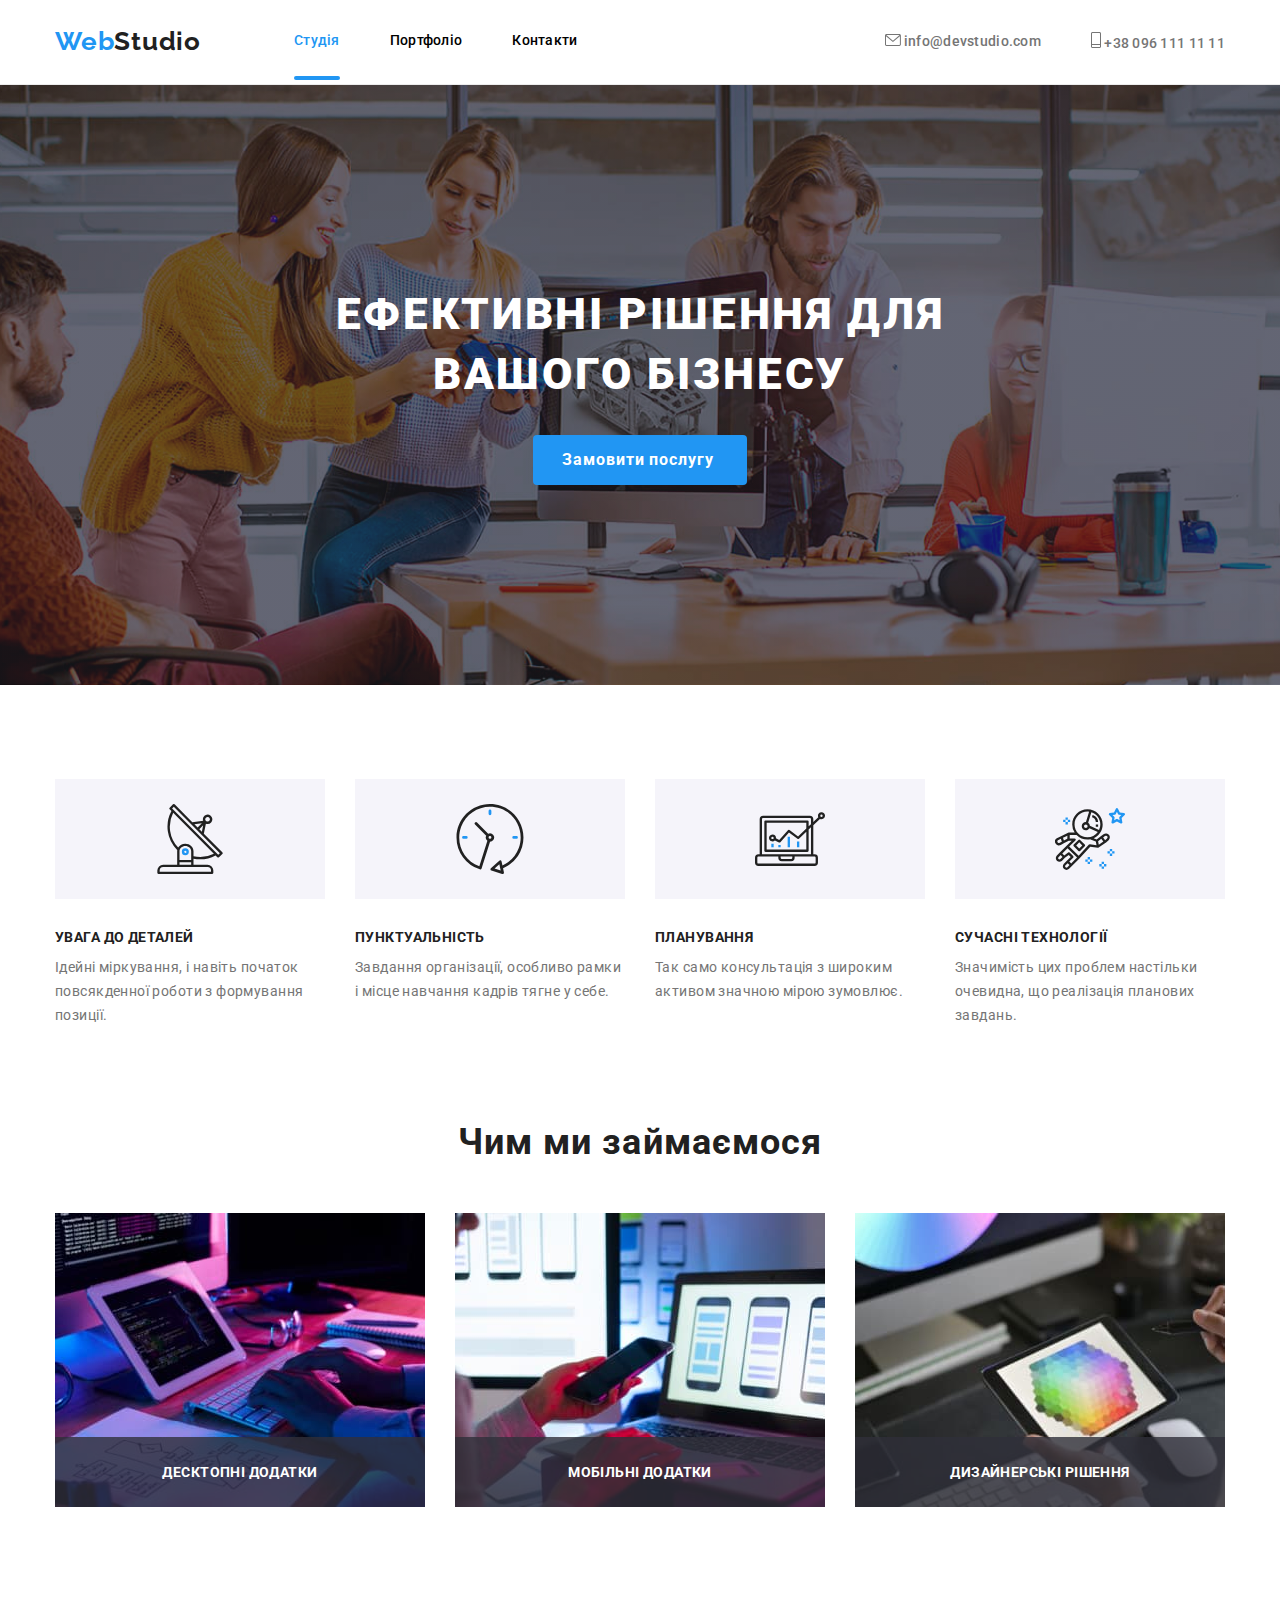
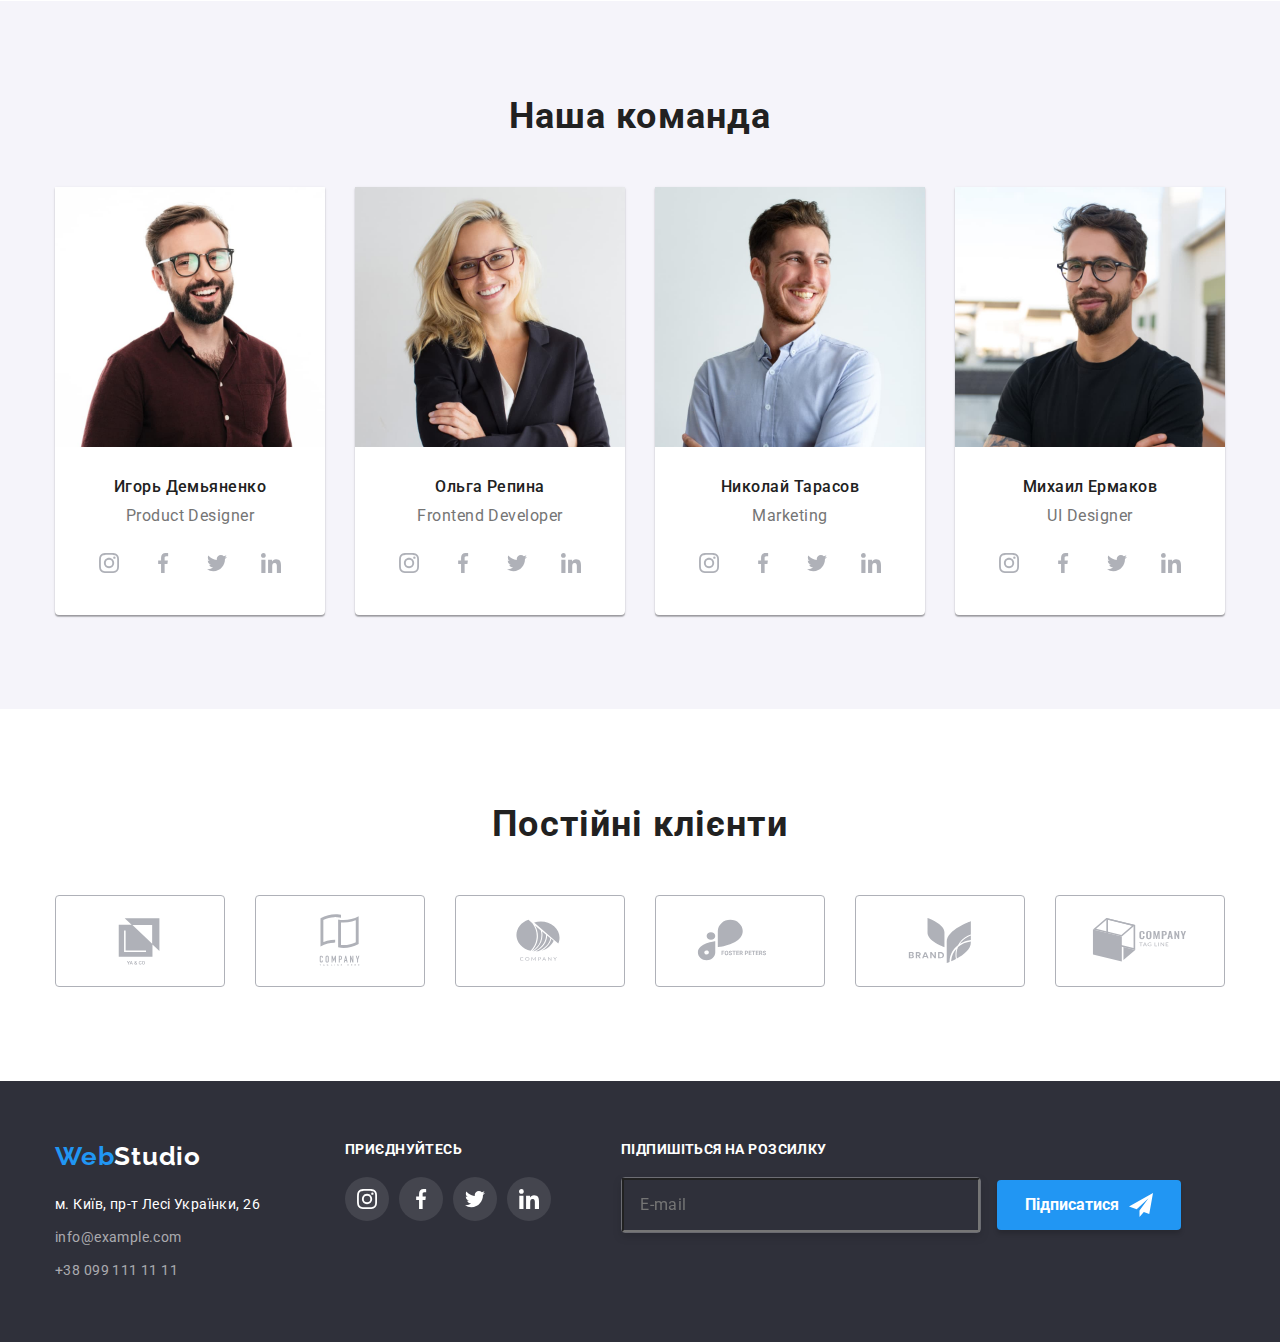
==== index.html @ ef92cb03 "Initial commit" ====
<!DOCTYPE html>
<html lang="uk">
  <head>
    <meta charset="UTF-8" />
    <meta http-equiv="X-UA-Compatible" content="IE=edge" />
    <meta name="viewport" content="width=device-width, initial-scale=1.0" />
    <link
      rel="stylesheet"
      href="https://cdnjs.cloudflare.com/ajax/libs/modern-normalize/1.1.0/modern-normalize.min.css"
    />
    <!-- Fonts start -->
    <link rel="preconnect" href="https://fonts.googleapis.com" />
    <link rel="preconnect" href="https://fonts.gstatic.com" crossorigin />
    <link
      href="https://fonts.googleapis.com/css2?family=Raleway:wght@700&family=Roboto:wght@400;500;700;900&display=swap"
      rel="stylesheet"
    />
    <!-- Fonts end -->

    <title>WebStudio</title>
    <link rel="stylesheet" href="./css/style.css" />
  </head>

  <body class="body" data-page="">
    <!-- heder -->

    <header class="heder">
      <div class="conteiner heder-conteiner">
        <a href="index.html" class="heder-logo link">
          <span class="logo-accent">Web</span><span class="logo-main-dark">Studio</span>
        </a>
        <nav class="heder-nav">
          <ul class="list heder-list">
            <li class="heder-item">
              <a href="index.html" class="heder-link link current">Студія</a>
            </li>
            <li class="heder-item">
              <a href="portfolio.html" class="heder-link link">Портфоліо</a>
            </li>
            <li class="heder-item">
              <a href="" class="heder-link link">Контакти</a>
            </li>
          </ul>
        </nav>
        <ul class="list heder-list">
          <li class="heder-item">
            <a href="mailto:info@devstudio.com" class="heder-link-contact link">
              <svg class="contact-icon" width="16" height="12">
                <use href="./images/icons.svg#email"></use>
              </svg>
              info@devstudio.com
            </a>
          </li>
          <li class="heder-item">
            <a href="tel:+380961111111" class="heder-link-contact link">
              <svg class="contact-icon" width="10" height="16">
                <use href="./images/icons.svg#tel"></use>
              </svg>
              +38 096 111 11 11
            </a>
          </li>
        </ul>
      </div>
    </header>

    <main>
      <!-- hero -->

      <section class="hero">
        <div class="conteiner">
          <h1 class="mail-title">Ефективні рішення для вашого бізнесу</h1>
          <button class="hero-btn" type="button" data-modal-open>Замовити послугу</button>
        </div>
      </section>

      <!-- benefits -->

      <section class="section benefist">
        <div class="conteiner">
          <h2 hidden>Наши особенности</h2>
          <ul class="list benefist-list">
            <li class="benefist-item">
              <div class="benefist-box">
                <svg class="benefist-icon" width="70" height="70">
                  <use href="./images/icons.svg#antenna"></use>
                </svg>
              </div>
              <h3 class="subtitle benefist-title">УВАГА ДО ДЕТАЛЕЙ</h3>
              <p class="benefist-desc">
                Ідейні міркування, і навіть початок повсякденної роботи з формування позиції.
              </p>
            </li>
            <li class="benefist-item">
              <div class="benefist-box">
                <svg class="benefist-icon" width="70" height="70">
                  <use href="./images/icons.svg#clock"></use>
                </svg>
              </div>
              <h3 class="subtitle benefist-title">ПУНКТУАЛЬНІСТЬ</h3>
              <p class="benefist-desc">
                Завдання організації, особливо рамки і місце навчання кадрів тягне у себе.
              </p>
            </li>
            <li class="benefist-item">
              <div class="benefist-box">
                <svg class="benefist-icon" width="70" height="70">
                  <use href="./images/icons.svg#diagram"></use>
                </svg>
              </div>
              <h3 class="subtitle benefist-title">ПЛАНУВАННЯ</h3>
              <p class="benefist-desc">
                Так само консультація з широким активом значною мірою зумовлює.
              </p>
            </li>
            <li class="benefist-item">
              <div class="benefist-box">
                <svg class="benefist-icon" width="70" height="70">
                  <use href="./images/icons.svg#astronaut"></use>
                </svg>
              </div>
              <h3 class="subtitle benefist-title">СУЧАСНІ ТЕХНОЛОГІЇ</h3>
              <p class="benefist-desc">
                Значимість цих проблем настільки очевидна, що реалізація планових завдань.
              </p>
            </li>
          </ul>
        </div>
      </section>

      <!-- work's -->

      <section class="section works">
        <div class="conteiner">
          <h2 class="title works-title">Чим ми займаємося</h2>
          <ul class="list works-list">
            <li class="works-item">
              <img
                src="./images/main/works/box1.jpg"
                alt="розробка десктопних додатків"
                width="370"
                height="294"
              />
              <div class="works-subtitle-box">
                <h3 class="works-subtitle">Десктопні додатки</h3>
              </div>
            </li>

            <li class="works-item">
              <img
                src="./images/main/works/box2.jpg"
                alt="разработка мобільних додатків"
                width="370"
                height="294"
              />
              <div class="works-subtitle-box">
                <h3 class="works-subtitle">Мобільні додатки</h3>
              </div>
            </li>
            <li class="works-item">
              <img
                src="./images/main/works/box3.jpg"
                alt="Дизайнерські рішення"
                width="370"
                height="294"
              />
              <div class="works-subtitle-box">
                <h3 class="works-subtitle">Дизайнерські рішення</h3>
              </div>
            </li>
          </ul>
        </div>
      </section>

      <!-- team -->

      <section class="section team">
        <div class="conteiner">
          <h2 class="title team-title">Наша команда</h2>
          <ul class="list team-list">
            <li class="team-item">
              <img
                src="./images/main/team/employee1.jpg"
                alt="Игорь Демьяненко"
                width="270"
                height="260"
              />
              <div class="team-images-desc">
                <h3 class="subtitle team-images">Игорь Демьяненко</h3>
                <p lang="en" class="team-desc">Product Designer</p>
                <ul class="social list">
                  <li class="social-item">
                    <a
                      class="social-link link"
                      href=""
                      target="_blank"
                      rel="nooperent noreferrer"
                      aria-label="instagram"
                    >
                      <svg class="social-icon" width="20" height="20">
                        <use href="./images/icons.svg#instagram"></use>
                      </svg>
                    </a>
                  </li>
                  <li class="social-item">
                    <a
                      class="social-link link"
                      href=""
                      target="_blank"
                      rel="nooperent noreferrer"
                      aria-label="facebook"
                    >
                      <svg class="social-icon" width="20" height="20">
                        <use href="./images/icons.svg#facebook"></use>
                      </svg>
                    </a>
                  </li>
                  <li class="social-item">
                    <a
                      class="social-link link"
                      href=""
                      target="_blank"
                      rel="nooperent noreferrer"
                      aria-label="twitter"
                    >
                      <svg class="social-icon" width="20" height="20">
                        <use href="./images/icons.svg#twitter"></use>
                      </svg>
                    </a>
                  </li>
                  <li class="social-item">
                    <a
                      class="social-link link"
                      href=""
                      target="_blank"
                      rel="nooperent noreferrer"
                      aria-label="Linkedin"
                    >
                      <svg class="social-icon" width="20" height="20">
                        <use href="./images/icons.svg#linkedin"></use>
                      </svg>
                    </a>
                  </li>
                </ul>
              </div>
            </li>
            <li class="team-item">
              <img
                src="./images/main/team/employee2.jpg"
                alt="Ольга Репина"
                width="270"
                height="260"
              />
              <div class="team-images-desc">
                <h3 class="subtitle team-images">Ольга Репина</h3>
                <p lang="en" class="team-desc">Frontend Developer</p>
                <ul class="social list">
                  <li class="social-item">
                    <a
                      class="social-link link"
                      href=""
                      target="_blank"
                      rel="nooperent noreferrer"
                      aria-label="instagram"
                    >
                      <svg class="social-icon" width="20" height="20">
                        <use href="./images/icons.svg#instagram"></use>
                      </svg>
                    </a>
                  </li>
                  <li class="social-item">
                    <a
                      class="social-link link"
                      href=""
                      target="_blank"
                      rel="nooperent noreferrer"
                      aria-label="facebook"
                    >
                      <svg class="social-icon" width="20" height="20">
                        <use href="./images/icons.svg#facebook"></use>
                      </svg>
                    </a>
                  </li>
                  <li class="social-item">
                    <a
                      class="social-link link"
                      href=""
                      target="_blank"
                      rel="nooperent noreferrer"
                      aria-label="twitter"
                    >
                      <svg class="social-icon" width="20" height="20">
                        <use href="./images/icons.svg#twitter"></use>
                      </svg>
                    </a>
                  </li>
                  <li class="social-item">
                    <a
                      class="social-link link"
                      href=""
                      target="_blank"
                      rel="nooperent noreferrer"
                      aria-label="Linkedin"
                    >
                      <svg class="social-icon" width="20" height="20">
                        <use href="./images/icons.svg#linkedin"></use>
                      </svg>
                    </a>
                  </li>
                </ul>
              </div>
            </li>
            <li class="team-item">
              <img
                src="./images/main/team/employee3.jpg"
                alt="Николай Тарасов"
                width="270"
                height="260"
              />
              <div class="team-images-desc">
                <h3 class="subtitle team-images">Николай Тарасов</h3>
                <p lang="en" class="team-desc">Marketing</p>
                <ul class="social list">
                  <li class="social-item">
                    <a
                      class="social-link link"
                      href=""
                      target="_blank"
                      rel="nooperent noreferrer"
                      aria-label="instagram"
                    >
                      <svg class="social-icon" width="20" height="20">
                        <use href="./images/icons.svg#instagram"></use>
                      </svg>
                    </a>
                  </li>
                  <li class="social-item">
                    <a
                      class="social-link link"
                      href=""
                      target="_blank"
                      rel="nooperent noreferrer"
                      aria-label="facebook"
                    >
                      <svg class="social-icon" width="20" height="20">
                        <use href="./images/icons.svg#facebook"></use>
                      </svg>
                    </a>
                  </li>
                  <li class="social-item">
                    <a
                      class="social-link link"
                      href=""
                      target="_blank"
                      rel="nooperent noreferrer"
                      aria-label="twitter"
                    >
                      <svg class="social-icon" width="20" height="20">
                        <use href="./images/icons.svg#twitter"></use>
                      </svg>
                    </a>
                  </li>
                  <li class="social-item">
                    <a
                      class="social-link link"
                      href=""
                      target="_blank"
                      rel="nooperent noreferrer"
                      aria-label="Linkedin"
                    >
                      <svg class="social-icon" width="20" height="20">
                        <use href="./images/icons.svg#linkedin"></use>
                      </svg>
                    </a>
                  </li>
                </ul>
              </div>
            </li>
            <li class="team-item">
              <img
                src="./images/main/team/employee4.jpg"
                alt="Михаил Ермаков"
                width="270"
                height="260"
              />
              <div class="team-images-desc">
                <h3 class="subtitle team-images">Михаил Ермаков</h3>
                <p lang="en" class="team-desc">UI Designer</p>
                <ul class="social list">
                  <li class="social-item">
                    <a
                      class="social-link link"
                      href=""
                      target="_blank"
                      rel="nooperent noreferrer"
                      aria-label="instagram"
                    >
                      <svg class="social-icon" width="20" height="20">
                        <use href="./images/icons.svg#instagram"></use>
                      </svg>
                    </a>
                  </li>
                  <li class="social-item">
                    <a
                      class="social-link link"
                      href=""
                      target="_blank"
                      rel="nooperent noreferrer"
                      aria-label="facebook"
                    >
                      <svg class="social-icon" width="20" height="20">
                        <use href="./images/icons.svg#facebook"></use>
                      </svg>
                    </a>
                  </li>
                  <li class="social-item">
                    <a
                      class="social-link link"
                      href=""
                      target="_blank"
                      rel="nooperent noreferrer"
                      aria-label="twitter"
                    >
                      <svg class="social-icon" width="20" height="20">
                        <use href="./images/icons.svg#twitter"></use>
                      </svg>
                    </a>
                  </li>
                  <li class="social-item">
                    <a
                      class="social-link link"
                      href=""
                      target="_blank"
                      rel="nooperent noreferrer"
                      aria-label="Linkedin"
                    >
                      <svg class="social-icon" width="20" height="20">
                        <use href="./images/icons.svg#linkedin"></use>
                      </svg>
                    </a>
                  </li>
                </ul>
              </div>
            </li>
          </ul>
        </div>
      </section>

      <!-- Clients -->

      <section class="section client-section">
        <div class="container">
          <h2 class="title">Постійні клієнти</h2>
          <ul class="list clients-list">
            <li class="item">
              <a href="" class="client-link">
                <svg class="icon" width="106" height="60">
                  <use href="./images/icons.svg#logo-1"></use>
                </svg>
              </a>
            </li>
            <li class="item">
              <a href="" class="client-link">
                <svg class="icon" width="106" height="60">
                  <use href="./images/icons.svg#logo-2"></use>
                </svg>
              </a>
            </li>
            <li class="item">
              <a href="" class="client-link">
                <svg class="icon" width="106" height="60">
                  <use href="./images/icons.svg#logo-3"></use>
                </svg>
              </a>
            </li>
            <li class="item">
              <a href="" class="client-link">
                <svg class="icon" width="106" height="60">
                  <use href="./images/icons.svg#logo-4"></use>
                </svg>
              </a>
            </li>
            <li class="item">
              <a href="" class="client-link">
                <svg class="icon" width="106" height="60">
                  <use href="./images/icons.svg#logo-5"></use>
                </svg>
              </a>
            </li>
            <li class="item">
              <a href="" class="client-link">
                <svg class="icon" width="106" height="60">
                  <use href="./images/icons.svg#logo-6"></use>
                </svg>
              </a>
            </li>
          </ul>
        </div>
      </section>
    </main>

    <!-- footer -->

    <footer class="footer">
      <div class="footer-box">
        <div class="footer-conteiner">
          <a href="index.html" class="footer-logo link">
            <span class="logo-accent">Web</span><span class="logo-main-light">Studio</span>
          </a>
          <address class="contact-adderss">
            <p class="contact-address-desc">м. Київ, пр-т Лесі Українки, 26</p>
            <ul class="list contact-list">
              <li class="contact-item">
                <a href="mailto:info@example.com" class="contact-link link">info@example.com</a>
              </li>
              <li class="contact-item">
                <a href="tel:+380991111111" class="contact-link link">+38 099 111 11 11</a>
              </li>
            </ul>
          </address>
        </div>
        <div class="footer-social">
          <h2 class="footer-social-title">приєднуйтесь</h2>
          <ul class="list footer-social-list">
            <li class="item">
              <a
                class="footer-social-link social-link link"
                href=""
                target="_blank"
                rel="nooperent noreferrer"
                aria-label="instagram"
              >
                <svg class="footer-social-icon" width="20" height="20">
                  <use href="./images/icons.svg#instagram"></use>
                </svg>
              </a>
            </li>
            <li class="item">
              <a
                class="footer-social-link social-link link"
                href=""
                target="_blank"
                rel="nooperent noreferrer"
                aria-label="facebook"
              >
                <svg class="footer-social-icon" width="20" height="20">
                  <use href="./images/icons.svg#facebook"></use>
                </svg>
              </a>
            </li>
            <li class="item">
              <a
                class="footer-social-link social-link link"
                href=""
                target="_blank"
                rel="nooperent noreferrer"
                aria-label="twitter"
              >
                <svg class="footer-social-icon" width="20" height="20">
                  <use href="./images/icons.svg#twitter"></use>
                </svg>
              </a>
            </li>
            <li class="item">
              <a
                class="footer-social-link social-link link"
                href=""
                target="_blank"
                rel="nooperent noreferrer"
                aria-label="Linkedin"
              >
                <svg class="footer-social-icon" width="20" height="20">
                  <use href="./images/icons.svg#linkedin"></use>
                </svg>
              </a>
            </li>
          </ul>
        </div>
        <div class="footer-register-form">
          <h2 class="footer-register-form-list">Підпишіться на розсилку</h2>
          <label class="footer-register-label">
            <input class="footer-register-input" name="email" type="email" placeholder="E-mail" />
          </label>

          <button class="footer-register-btn" type="submit">
            Підписатися
            <svg class="footer-register-btn-icon" width="24" height="24">
              <use href="./images/icons.svg#icon-send"></use>
            </svg>
          </button>
        </div>
      </div>
    </footer>

    <!-- Modal window -->

    <div class="backdrop is-hidden" data-modal>
      <div class="modal">
        <button class="modal-btn" data-modal-close>
          <svg class="modal-btn-icon" width="18" height="18">
            <use href="./images/icons.svg#icon-close"></use>
          </svg>
        </button>
        <form class="register-form" name="modal-form">
          <strong class="register-form-title">Залиште свої дані, ми вам передзвонимо</strong>

          <div class="register-form-group" role="group">
            <label class="regisret-form-wrap">
              <span class="register-form-label">Ім'я</span>

              <input class="register-form-input" name="name" type="text" />
              <svg class="register-form-icon" width="18" height="18">
                <use href="./images/icons.svg#modal-person"></use>
              </svg>
            </label>

            <label class="regisret-form-wrap">
              <span class="register-form-label">Телефон</span>

              <input class="register-form-input" name="phone" type="tel" />
              <svg class="register-form-icon" width="18" height="18">
                <use href="./images/icons.svg#modal-phone"></use>
              </svg>
            </label>

            <label class="regisret-form-wrap">
              <span class="register-form-label">Пошта</span>
              <input class="register-form-input" name="email" type="email" />
              <svg class="register-form-icon" width="18" height="18">
                <use href="./images/icons.svg#modal-email "></use>
              </svg>
            </label>

            <label class="regisret-form-wrap">
              <span class="register-form-label">Коментар</span>
              <textarea
                class="register-form-massege"
                name="feedback"
                rows="5"
                placeholder="Введіть текст"
              ></textarea>
            </label>

            <label class="register-form-agreement">
              <input class="register-checkbox visuaaly-hidden" type="checkbox" name="agreement" />
              <svg class="register-icon" width="16" height="15">
                <use
                  class="register-icon-uncheck"
                  href="./images/icons.svg#modal-checkbox-border"
                ></use>
                <use
                  class="register-icon-check"
                  href="./images/icons.svg#modal-checkbox-check"
                ></use>
              </svg>

              <span class="register-form-agreement-text">
                Погоджуюся з розсилкою та приймаю
                <a class="register-form-agreement-link" href="">Умови договору</a>
              </span>
            </label>

            <button class="register-form-btn" type="submit">Відправити</button>
          </div>
        </form>
      </div>
    </div>

    <script src="./JS/modal.js"></script>
  </body>
</html>
---- css/style.css ----
:root {
  --primery-text-color: #212121;
  --text-color: #757575;
  --accent-color: #2196f3;
  --white-color: #ffffff;
  --social-link-color: #afb1b8;

  --backgraund1: #2f303a;
  --background3: #f5f4fa;

  --main-font: Roboto;
  --secondary-font: Raleway;

  --animation: 250ms cubic-bezier(0.4, 0, 0.2, 1);
}

h1,
h2,
h3,
h4,
h5,
h6,
p {
  margin: 0px;
}

img {
  display: block;
}

.body {
  color: var(--primery-text-color);
  font-family: var(--main-font), sans-serif;
}

.no-scroll {
  overflow: hidden;
}

.conteiner {
  width: 1200px;
  padding: 0 15px;
  margin-left: auto;
  margin-right: auto;
}

.list {
  list-style: none;
  padding: 0;
  margin: 0;
}

.link {
  font-style: normal;
  text-decoration: none;
}

.title {
  font-weight: 700;
  font-size: 36px;
  line-height: calc(42 / 36);
  text-align: center;
  letter-spacing: 0.03em;
  margin-bottom: 50px;
}
.subtitle {
  margin-bottom: 10px;
}

.section {
  padding-top: 94px;
  max-width: 1600px;
  margin-left: auto;
  margin-right: auto;
}

.visuaaly-hidden {
  position: absolute;
  white-space: nowrap;
  width: 1px;
  height: 1px;
  overflow: hidden;
  border: 0;
  padding: 0;
  clip: rect(0 0 0 0);
  clip-path: inset(50%);
  margin: -1px;
}

/* Header */

.heder {
  border-bottom: 1px solid #ececec;
}

.heder-conteiner {
  display: flex;
  align-items: center;
}

.heder-logo {
  margin-right: 93px;
  padding-top: 24px;
  padding-bottom: 25px;
}

.heder-nav {
  margin-right: auto;
}

.heder-list {
  display: flex;
  gap: 50px;
}

.heder-link {
  display: block;
  font-weight: 500;
  font-size: 14px;
  line-height: calc(16 / 14);
  letter-spacing: 0.02em;
  color: initial;
  padding-top: 32px;
  padding-bottom: 32px;
  transition: color var(--animation);
}

.heder-link:hover,
.heder-link:focus {
  color: var(--accent-color);
}

.current {
  position: relative;
  color: var(--accent-color);
}

.current::after {
  content: '';
  position: relative;
  bottom: -28px;
  left: 0;

  display: block;
  width: 100%;
  height: 4px;

  background: var(--accent-color);
  border-radius: 2px;
}

.heder-link-contact {
  color: var(--text-color);
  text-decoration: none;
  font-weight: 500;
  font-size: 14px;
  line-height: calc(16 / 14);
  letter-spacing: 0.02em;
  padding-top: 32px;
  padding-bottom: 32px;
  transition: color var(--animation);
}

.heder-link-contact:hover,
.heder-link-contact:focus {
  color: var(--accent-color);
}

.contact-icon {
  fill: currentColor;
}

.logo-accent {
  font-family: var(--secondary-font);
  font-weight: 700;
  font-size: 26px;
  line-height: calc(31 / 26);
  letter-spacing: 0.03em;
  color: var(--accent-color);
}

.logo-main-dark {
  font-family: var(--secondary-font);
  font-weight: 700;
  font-size: 26px;
  line-height: calc(31 / 26);
  letter-spacing: 0.03em;
  color: var(--primery-text-color);
}

.logo-main-light {
  font-family: var(--secondary-font);
  font-weight: 700;
  font-size: 26px;
  line-height: calc(31 / 26);
  letter-spacing: 0.03em;
  color: var(--white-color);
}

/* HERO */

.hero {
  max-width: 1600px;
  margin-left: auto;
  margin-right: auto;
  background-color: var(--backgraund1);
  background-image: linear-gradient(90deg, rgba(47, 48, 58, 0.4), rgba(47, 48, 58, 0.4)),
    url(../images/main/hero/hero-bg.png);
  background-repeat: no-repeat;
  background-position: center;
  background-size: cover;
  padding-top: 200px;
  padding-bottom: 200px;
}
.mail-title {
  font-weight: 900;
  color: var(--white-color);
  font-size: 44px;
  line-height: 1.36;
  text-align: center;
  letter-spacing: 0.06em;
  text-transform: uppercase;
  margin-bottom: 30px;
  width: 696px;
  margin-left: auto;
  margin-right: auto;
}

.hero-btn {
  display: block;
  font-family: var(--main-font);
  font-weight: 700;
  font-size: 16px;
  line-height: calc(30 / 16);
  letter-spacing: 0.06em;
  background-color: var(--accent-color);
  color: var(--white-color);
  cursor: pointer;
  border-radius: 4px;
  border: none;
  min-width: 200px;
  min-height: 50px;
  max-width: 250px;
  padding: 9px 33px 9px 29px;
  margin: 0 auto;
}

/* Benefist */

.benefist-list {
  display: flex;
  gap: 30px;
}
.benefist-box {
  height: 120px;
  background-color: var(--background3);
  display: flex;
  align-items: center;
  justify-content: center;
  margin-bottom: 30px;
}

.benefist-item {
  width: 270px;
}

.benefist-title {
  font-weight: 700;
  font-size: 14px;
  line-height: calc(16 / 14);
  letter-spacing: 0.03em;
  text-transform: uppercase;
}

.benefist-desc {
  font-weight: 400;
  font-size: 14px;
  line-height: calc(24 / 14);
  letter-spacing: 0.03em;
  color: var(--text-color);
}

/* WORK'S */

.works {
  padding-bottom: 94px;
}

.works-list {
  display: flex;
  gap: 30px;
}

.works-item {
  position: relative;
}

.works-subtitle-box {
  width: 100%;
  padding-top: 27px;
  padding-bottom: 27px;
  background-color: rgba(47, 48, 58, 0.8);

  position: absolute;
  top: 224px;
}

.works-subtitle {
  color: var(--white-color);
  font-weight: 700;
  font-size: 14px;
  line-height: calc(16 / 14);
  text-align: center;
  letter-spacing: 0.03em;
  text-transform: uppercase;
}

/* TEAM */
.team {
  background-color: var(--background3);
  padding-bottom: 94px;
}

.team-list {
  display: flex;
  gap: 30px;
}

.team-item {
  background-color: var(--white-color);
  box-shadow: 0px 1px 3px rgba(0, 0, 0, 0.12), 0px 1px 1px rgba(0, 0, 0, 0.14),
    0px 2px 1px rgba(0, 0, 0, 0.2);
  border-radius: 0px 0px 4px 4px;
}

.team-images-desc {
  padding-top: 30px;
  padding-bottom: 30px;
}

.team-images {
  font-weight: 500;
  font-size: 16px;
  line-height: calc(19 / 16);
  text-align: center;
  letter-spacing: 0.03em;
}
.team-desc {
  line-height: calc(19 / 16);
  text-align: center;
  letter-spacing: 0.03em;
  color: var(--text-color);
}

/* FOOTER */

.footer {
  background-color: var(--backgraund1);
  padding-top: 60px;
  padding-bottom: 60px;
}

.footer-box {
  display: flex;
  max-width: 1200px;
  margin-left: auto;
  margin-right: auto;
  gap: 70px;
}

.footer-conteiner {
  padding: 0 15px;
}

.footer-logo {
  display: block;
  margin-bottom: 20px;
}

.contact-address-desc {
  font-style: normal;
  font-size: 14px;
  line-height: calc(24 / 14);
  letter-spacing: 0.03em;
  color: var(--white-color);
  margin-bottom: 9px;
}

.contact-item:nth-last-child(2) {
  margin-bottom: 9px;
}

.contact-link {
  font-size: 14px;
  line-height: calc(24 / 14);
  letter-spacing: 0.03em;
  color: rgba(255, 255, 255, 0.6);
  transition: color var(--animation);
}

.contact-link:hover,
.contact-link:focus {
  color: rgba(33, 150, 243, 0.6);
}

.footer-social .footer-social-list {
  display: flex;
  align-items: center;
  justify-content: center;
  gap: 10px;
  margin-top: 20px;
}

.footer-social-title {
  font-weight: 700;
  font-size: 14px;
  line-height: calc(16 / 14);
  letter-spacing: 0.03em;
  text-transform: uppercase;
  color: var(--white-color);
}
.footer-social-link {
  background-color: rgba(255, 255, 255, 0.1);
  fill: var(--white-color);
}

.footer-register-form-list {
  font-weight: 700;
  font-size: 14px;
  line-height: calc(16 / 14);
  letter-spacing: 0.03em;
  text-transform: uppercase;
  color: var(--white-color);
}

.footer-register-label {
  display: inline-block;
  margin-top: 20px;
  margin-right: 12px;
  border: 1px solid rgba(255, 255, 255, 0.3);
  filter: drop-shadow(0px 4px 4px rgba(0, 0, 0, 0.15));
  border-radius: 4px;
}

.footer-register-input {
  min-width: 358px;
  padding: 15px 16px;
  font-size: 16px;
  line-height: calc(20 / 16);
  letter-spacing: 0.03em;
  color: rgba(255, 255, 255, 0.6);
  background-color: var(--backgraund1);
}

.footer-register-btn {
  display: inline-flex;
  align-items: center;
  text-align: center;
  gap: 10px;
  padding: 10px 28px;
  font-weight: 700;
  font-size: 16px;
  line-height: calc(30 / 16);
  color: var(--white-color);
  background-color: var(--accent-color);
  box-shadow: 0px 4px 4px rgba(0, 0, 0, 0.15);
  border: none;
  border-radius: 4px;
  cursor: pointer;
}

.footer-register-btn-icon {
  fill: var(--white-color);
}

/* Portfolio */

.portfolio-filret-list {
  display: flex;
  gap: 8px;
  margin-left: auto;
  margin-right: auto;
  justify-content: center;
  margin-bottom: 50px;
}

.portfolio-title {
  font-weight: 700;
  font-size: 18px;
  line-height: 36px;
  letter-spacing: 0.06em;
  margin-bottom: 4px;
  color: var(--primery-text-color);
}

.portfolio-desc {
  line-height: calc(30 / 16);
  letter-spacing: 0.03em;
  color: var(--text-color);
}

.btn {
  font-family: inherit;
  font-weight: 500;
  font-size: 16px;
  line-height: calc(26 / 16);
  text-align: center;
  letter-spacing: 0.03em;
  cursor: pointer;
  border-radius: 4px;
  padding: 6px 22px;
}
.portfolio-bnt-current {
  color: var(--white-color);
  background-color: var(--accent-color);
  border-color: var(--accent-color);
  box-shadow: 0px 3px 1px rgba(0, 0, 0, 0.1), 0px 1px 2px rgba(0, 0, 0, 0.08),
    0px 2px 2px rgba(0, 0, 0, 0.12);
}

.portfolio-btn {
  border-color: var(--background3);
  transition: color var(--animation), background-color var(--animation),
    border-color var(--animation), box-shadow var(--animation);
}

.portfolio-btn:hover,
.portfolio-btn:focus {
  color: var(--white-color);
  background-color: var(--accent-color);
  border-color: var(--accent-color);
  box-shadow: 0px 3px 1px rgba(0, 0, 0, 0.1), 0px 1px 2px rgba(0, 0, 0, 0.08),
    0px 2px 2px rgba(0, 0, 0, 0.12);
}

.portfolio-list {
  display: flex;
  flex-wrap: wrap;
  gap: 30px;
  margin-bottom: 94px;
}

.portfolio-link {
  display: block;
  transition: box-shadow var(--animation);
}

.portfolio-link:hover,
.portfolio-link:focus {
  box-shadow: 0px 3px 1px rgba(0, 0, 0, 0.1), 0px 1px 2px rgba(0, 0, 0, 0.08),
    0px 2px 2px rgba(0, 0, 0, 0.12);
}

.work-thumb {
  position: relative;
  overflow: hidden;
}

.overlay {
  background-color: rgba(33, 150, 243, 0.9);
  position: absolute;
  top: 0;
  left: 0;
  display: flex;
  align-items: center;
  justify-content: center;
  width: 100%;
  height: 100%;
  padding: 63px 24px;
  transform: translateY(100%);
  transition: transform var(--animation);
}

.portfolio-link:hover .overlay,
.portfolio-link:focus .overlay {
  transform: translateY(0%);
}

.overlay-text {
  color: var(--white-color);

  font-weight: 400;
  font-size: 18px;
  line-height: calc(28 / 18);
  text-align: center;
  letter-spacing: 0.03em;
  text-shadow: 0px 4px 4px rgba(0, 0, 0, 0.25);
  user-select: none;
}

.portfolio-item-desc {
  padding: 19px 23px;
  border-left: 1px solid #eeeeee;
  border-bottom: 1px solid #eeeeee;
  border-right: 1px solid #eeeeee;
}

/* Socials links */

.social {
  display: flex;
  align-items: center;
  justify-content: center;
  gap: 10px;
  margin-top: 16px;
}

.social-link {
  display: flex;
  align-items: center;
  justify-content: center;
  width: 44px;
  height: 44px;
  border-radius: 50%;
  transition: background-color var(--animation);
}

.social-icon {
  fill: var(--social-link-color);
  transition: fill var(--animation);
}

.social-link:hover,
.social-link:focus {
  background-color: var(--accent-color);
}

.social-link:hover .social-icon,
.social-link:focus .social-icon {
  fill: var(--white-color);
}

/* Clients */

.client-section {
  padding-bottom: 94px;
}

.clients-list {
  display: flex;
  align-items: center;
  justify-content: center;
  gap: 30px;
  margin-top: 50px;
}

.client-link {
  width: 170px;
  height: 92px;
  border: 1px solid var(--social-link-color);
  border-radius: 4px;
  display: flex;
  align-items: center;
  justify-content: center;
  transition: border var(--animation);
}

.client-link:hover,
.contact-link:focus {
  border: 1px solid var(--accent-color);
}

.icon {
  fill: var(--social-link-color);
  transition: fill var(--animation);
}
.icon:hover,
.icon:focus {
  fill: var(--accent-color);
}

/* Modal Window */

.backdrop {
  position: fixed;
  top: 0;
  left: 0;
  width: 100%;
  height: 100%;
  background-color: rgba(0, 0, 0, 0.2);
  display: flex;
  align-items: center;
  justify-content: center;
  z-index: 100;
  transition: opacity var(--animation), visibility var(--animation);
}

.backdrop.is-hidden {
  opacity: 0;
  visibility: hidden;
  pointer-events: none;
}

.modal {
  position: absolute;
  top: 50%;
  left: 50%;
  transform: translate(-50%, -50%) scale(1) rotate(0);
  min-width: 528px;
  /* min-height: 581px; */
  background-color: var(--white-color);
  border-radius: 4px;
  filter: drop-shadow(0px 4px 4px rgba(0, 0, 0, 0.25));
  opacity: 1;
  transition: transform var(--animation), opacity var(--animation);
}

.backdrop.is-hidden .modal {
  opacity: 0;
  transform: translate(-50%, -50%) scale(0.4) rotate(90deg);
}

.modal-btn {
  position: absolute;
  top: 8px;
  right: 8px;
  display: flex;
  align-items: center;
  justify-content: center;
  width: 30px;
  height: 30px;
  border: 1px solid rgba(0, 0, 0, 0.1);
  border-radius: 50%;
  padding: 0;
  background-color: transparent;
  cursor: pointer;
}

.register-form {
  padding: 40px;
  text-align: center;
}

.register-form-title {
  display: block;
  font-size: 20px;
  line-height: calc(23 / 20);
  text-align: center;
  letter-spacing: 0.03em;
  margin-bottom: 12px;
}

.regisret-form-wrap {
  position: relative;
  display: block;
  margin-bottom: 10px;
}

.register-form-warp:last-child {
  margin-bottom: 0;
}

.register-form-label {
  display: block;
  text-align: left;
  margin-bottom: 4px;
  color: var(--text-color);
}

.register-form-input {
  width: 100%;
  padding: 11px 12px;
  padding-left: 42px;
  border: 1px solid rgba(33, 33, 33, 0.2);
  border-radius: 4px;
}

.register-form-input {
  cursor: pointer;
  outline: none;
  transition: border var(--animation), fill var(--animation);
}

.register-form-input:hover,
.register-form-input:focus,
.register-form-massege:hover,
.register-form-massege:focus {
  border: 1px solid var(--accent-color);
}

.register-form-input:hover + .register-form-icon,
.register-form-input:focus + .register-form-icon {
  fill: var(--accent-color);
}

.register-form-massege {
  width: 100%;
  border: 1px solid rgba(33, 33, 33, 0.2);
  border-radius: 4px;
  padding: 12px 16px;
  outline: none;
  resize: none;
  cursor: pointer;
}

.register-form-icon {
  position: absolute;
  bottom: 12px;
  left: 12px;
}

.register-form-agreement {
  display: flex;
  position: relative;
  align-items: center;
  justify-content: center;
  gap: 7px;
  margin-bottom: 30px;
}

.register-icon {
  position: absolute;
  bottom: 5px;
  left: 7px;
  transition: background-color var(--animation);
}

.register-icon-check {
  opacity: 0;
  transition: opacity var(--animation), fill var(--animation);
}

.register-checkbox:checked + .register-icon {
  background-color: var(--accent-color);
}

.register-checkbox:checked + .register-icon .register-icon-check {
  opacity: 1;
  fill: var(--white-color);
}

.register-checkbox:checked + .register-icon .register-icon-uncheck {
  fill: var(--accent-color);
}

.register-form-agreement-text {
  font-size: 14px;
  line-height: calc(24 / 14);
  letter-spacing: 0.03em;
  color: var(--text-color);
  text-underline-position: under;
  user-select: none;
}

.register-form-agreement-link {
  font-size: 14px;
  line-height: calc(24 / 14);
  letter-spacing: 0.03em;
  color: var(--accent-color);
}

.register-form-btn {
  display: inline-flex;
  align-items: center;
  text-align: center;
  font-size: 16px;
  line-height: calc(30 / 16);
  letter-spacing: 0.06em;
  color: var(--white-color);
  background-color: var(--accent-color);
  padding: 10px 52px;
  border: none;
  border-radius: 4px;
  box-shadow: 0px 1px 3px rgba(0, 0, 0, 0.12), 0px 1px 1px rgba(0, 0, 0, 0.14),
    0px 2px 1px rgba(0, 0, 0, 0.2);
  user-select: none;
  cursor: pointer;
}
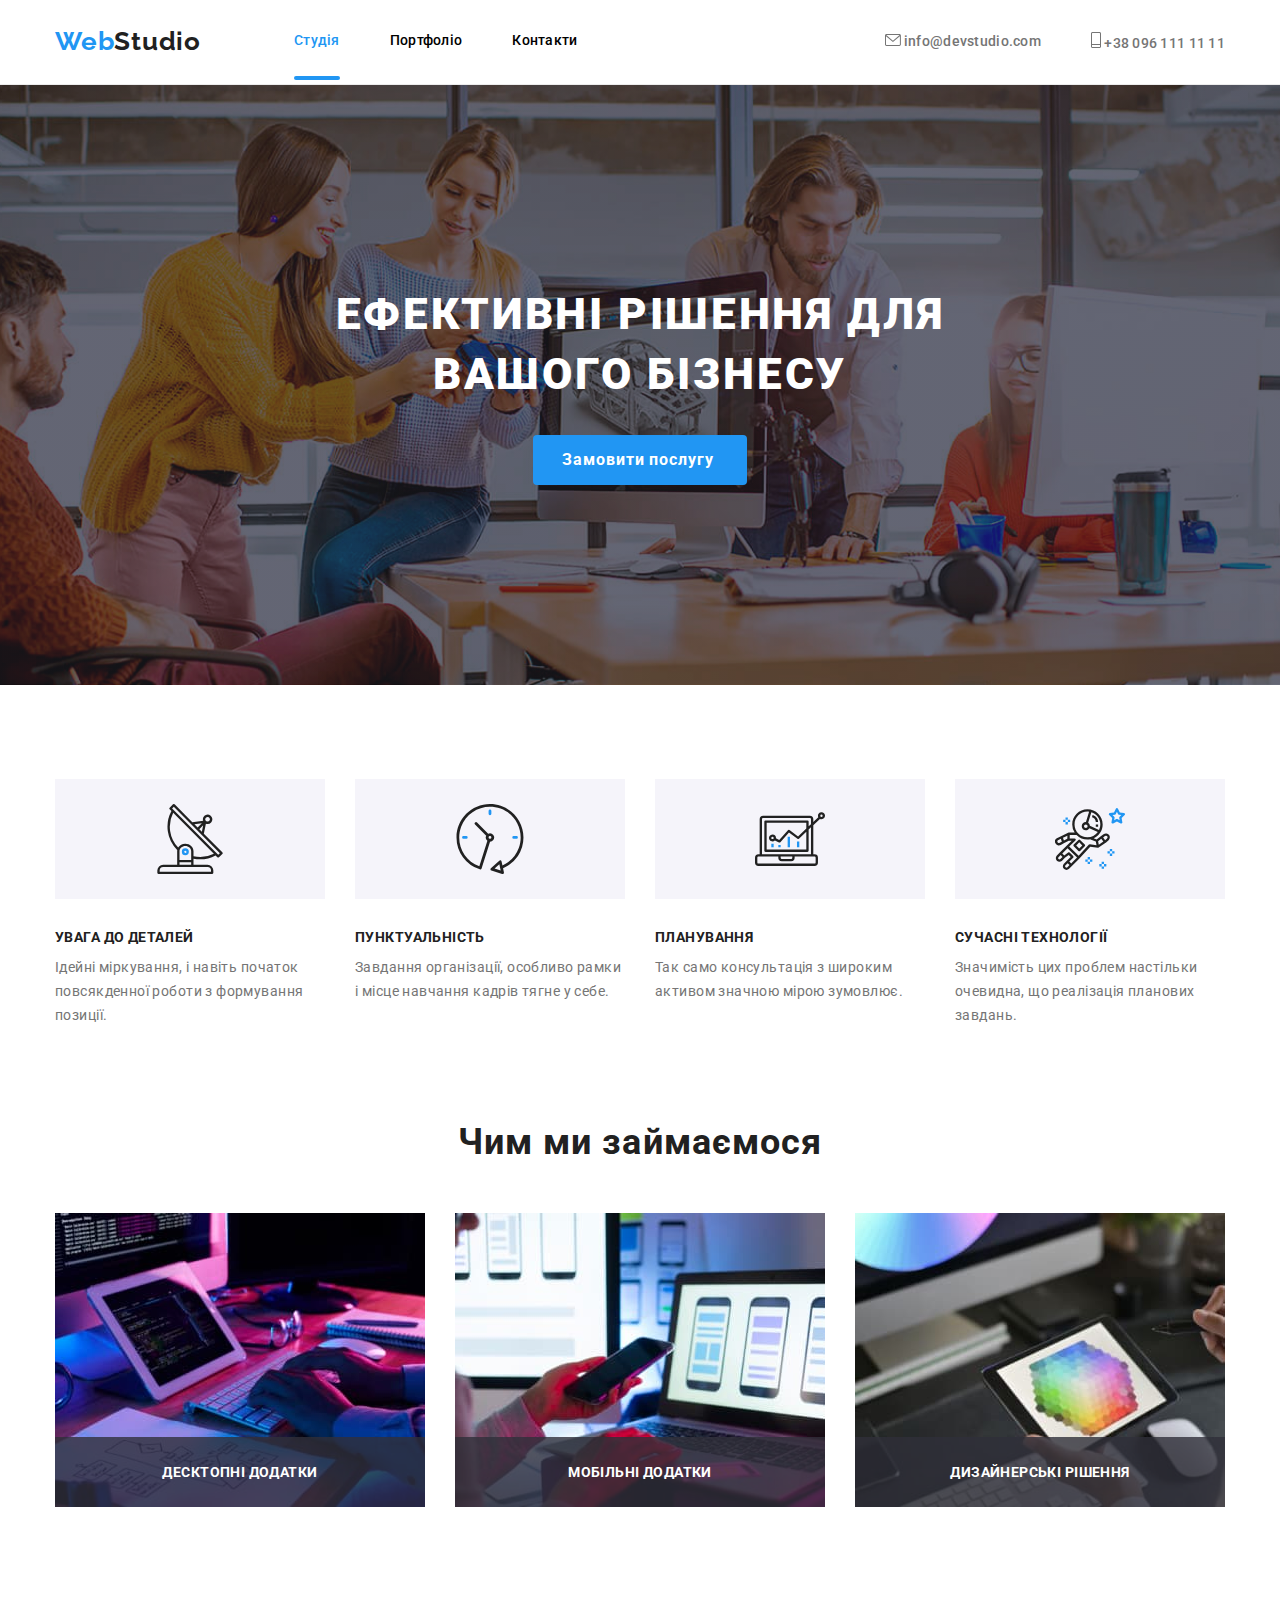
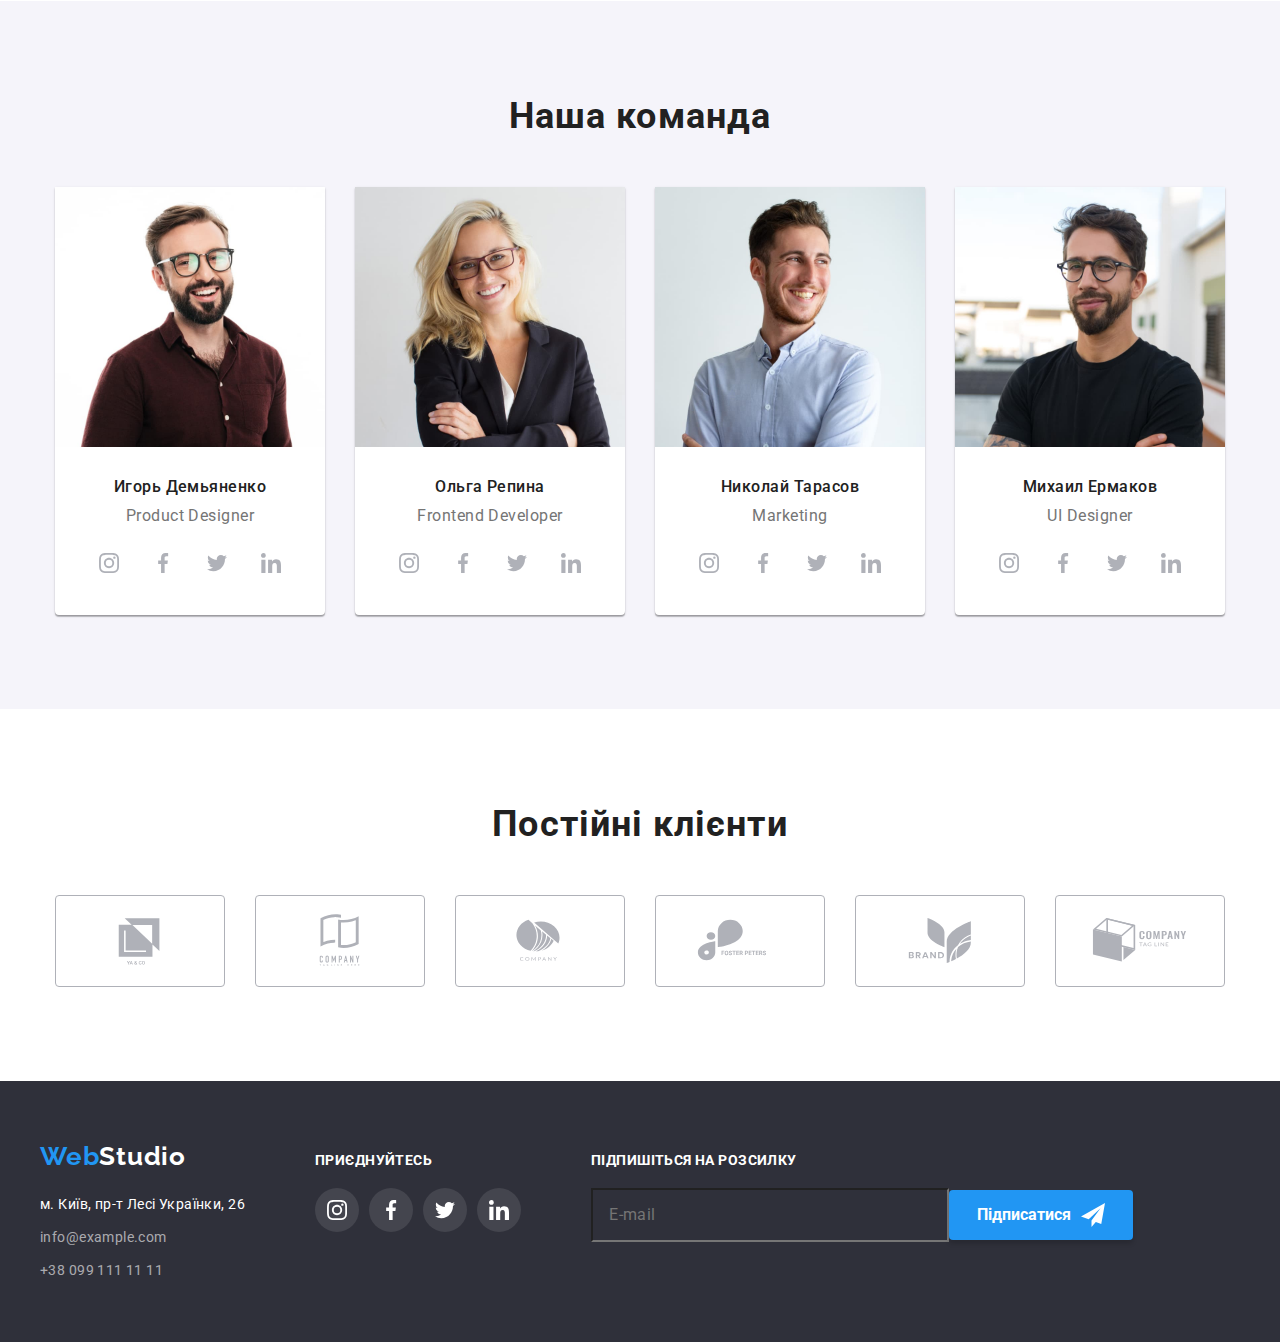
==== commit 2095e0ca: "hw-07 bem" ====
--- a/index.html
+++ b/index.html
@@ -25,35 +25,35 @@
     <!-- heder -->
 
     <header class="heder">
-      <div class="conteiner heder-conteiner">
-        <a href="index.html" class="heder-logo link">
-          <span class="logo-accent">Web</span><span class="logo-main-dark">Studio</span>
+      <div class="heder__conteiner conteiner">
+        <a href="index.html" class="heder__logo link">
+          <span class="heder__logo-accent">Web</span><span class="heder__logo-dark">Studio</span>
         </a>
-        <nav class="heder-nav">
-          <ul class="list heder-list">
-            <li class="heder-item">
-              <a href="index.html" class="heder-link link current">Студія</a>
-            </li>
-            <li class="heder-item">
-              <a href="portfolio.html" class="heder-link link">Портфоліо</a>
-            </li>
-            <li class="heder-item">
-              <a href="" class="heder-link link">Контакти</a>
+        <nav class="nav">
+          <ul class="nav__list list">
+            <li class="nav__item">
+              <a href="index.html" class="nav__link nav__link--current link">Студія</a>
+            </li>
+            <li class="nav__item">
+              <a href="portfolio.html" class="nav__link link">Портфоліо</a>
+            </li>
+            <li class="nav__item">
+              <a href="" class="nav__link link">Контакти</a>
             </li>
           </ul>
         </nav>
-        <ul class="list heder-list">
-          <li class="heder-item">
-            <a href="mailto:info@devstudio.com" class="heder-link-contact link">
-              <svg class="contact-icon" width="16" height="12">
+        <ul class="list nav__list">
+          <li class="nav__item">
+            <a href="mailto:info@devstudio.com" class="nav__link-contact link">
+              <svg class="nav__icon" width="16" height="12">
                 <use href="./images/icons.svg#email"></use>
               </svg>
               info@devstudio.com
             </a>
           </li>
-          <li class="heder-item">
-            <a href="tel:+380961111111" class="heder-link-contact link">
-              <svg class="contact-icon" width="10" height="16">
+          <li class="nav__item">
+            <a href="tel:+380961111111" class="nav__link-contact link">
+              <svg class="nav__icon" width="10" height="16">
                 <use href="./images/icons.svg#tel"></use>
               </svg>
               +38 096 111 11 11
@@ -68,8 +68,8 @@
 
       <section class="hero">
         <div class="conteiner">
-          <h1 class="mail-title">Ефективні рішення для вашого бізнесу</h1>
-          <button class="hero-btn" type="button" data-modal-open>Замовити послугу</button>
+          <h1 class="hero__title">Ефективні рішення для вашого бізнесу</h1>
+          <button class="hero__btn" type="button" data-modal-open>Замовити послугу</button>
         </div>
       </section>
 
@@ -78,48 +78,48 @@
       <section class="section benefist">
         <div class="conteiner">
           <h2 hidden>Наши особенности</h2>
-          <ul class="list benefist-list">
-            <li class="benefist-item">
-              <div class="benefist-box">
-                <svg class="benefist-icon" width="70" height="70">
+          <ul class="list benefist__list">
+            <li class="benefist__item">
+              <div class="benefist__box">
+                <svg class="benefist__icon" width="70" height="70">
                   <use href="./images/icons.svg#antenna"></use>
                 </svg>
               </div>
-              <h3 class="subtitle benefist-title">УВАГА ДО ДЕТАЛЕЙ</h3>
-              <p class="benefist-desc">
+              <h3 class="subtitle benefist__title">УВАГА ДО ДЕТАЛЕЙ</h3>
+              <p class="benefist__desc">
                 Ідейні міркування, і навіть початок повсякденної роботи з формування позиції.
               </p>
             </li>
-            <li class="benefist-item">
-              <div class="benefist-box">
-                <svg class="benefist-icon" width="70" height="70">
+            <li class="benefist__item">
+              <div class="benefist__box">
+                <svg class="benefist__icon" width="70" height="70">
                   <use href="./images/icons.svg#clock"></use>
                 </svg>
               </div>
-              <h3 class="subtitle benefist-title">ПУНКТУАЛЬНІСТЬ</h3>
-              <p class="benefist-desc">
+              <h3 class="subtitle benefist__title">ПУНКТУАЛЬНІСТЬ</h3>
+              <p class="benefist__desc">
                 Завдання організації, особливо рамки і місце навчання кадрів тягне у себе.
               </p>
             </li>
-            <li class="benefist-item">
-              <div class="benefist-box">
-                <svg class="benefist-icon" width="70" height="70">
+            <li class="benefist__item">
+              <div class="benefist__box">
+                <svg class="benefist__icon" width="70" height="70">
                   <use href="./images/icons.svg#diagram"></use>
                 </svg>
               </div>
-              <h3 class="subtitle benefist-title">ПЛАНУВАННЯ</h3>
-              <p class="benefist-desc">
+              <h3 class="subtitle benefist__title">ПЛАНУВАННЯ</h3>
+              <p class="benefist__desc">
                 Так само консультація з широким активом значною мірою зумовлює.
               </p>
             </li>
-            <li class="benefist-item">
-              <div class="benefist-box">
-                <svg class="benefist-icon" width="70" height="70">
+            <li class="benefist__item">
+              <div class="benefist__box">
+                <svg class="benefist__icon" width="70" height="70">
                   <use href="./images/icons.svg#astronaut"></use>
                 </svg>
               </div>
-              <h3 class="subtitle benefist-title">СУЧАСНІ ТЕХНОЛОГІЇ</h3>
-              <p class="benefist-desc">
+              <h3 class="subtitle benefist__title">СУЧАСНІ ТЕХНОЛОГІЇ</h3>
+              <p class="benefist__desc">
                 Значимість цих проблем настільки очевидна, що реалізація планових завдань.
               </p>
             </li>
@@ -131,40 +131,40 @@
 
       <section class="section works">
         <div class="conteiner">
-          <h2 class="title works-title">Чим ми займаємося</h2>
-          <ul class="list works-list">
-            <li class="works-item">
+          <h2 class="title works__title">Чим ми займаємося</h2>
+          <ul class="list works__list">
+            <li class="works__item">
               <img
                 src="./images/main/works/box1.jpg"
                 alt="розробка десктопних додатків"
                 width="370"
                 height="294"
               />
-              <div class="works-subtitle-box">
-                <h3 class="works-subtitle">Десктопні додатки</h3>
-              </div>
-            </li>
-
-            <li class="works-item">
+              <div class="works__subtitle--box">
+                <h3 class="works__subtitle">Десктопні додатки</h3>
+              </div>
+            </li>
+
+            <li class="works__item">
               <img
                 src="./images/main/works/box2.jpg"
                 alt="разработка мобільних додатків"
                 width="370"
                 height="294"
               />
-              <div class="works-subtitle-box">
-                <h3 class="works-subtitle">Мобільні додатки</h3>
-              </div>
-            </li>
-            <li class="works-item">
+              <div class="works__subtitle--box">
+                <h3 class="works__subtitle">Мобільні додатки</h3>
+              </div>
+            </li>
+            <li class="works__item">
               <img
                 src="./images/main/works/box3.jpg"
                 alt="Дизайнерські рішення"
                 width="370"
                 height="294"
               />
-              <div class="works-subtitle-box">
-                <h3 class="works-subtitle">Дизайнерські рішення</h3>
+              <div class="works__subtitle--box">
+                <h3 class="works__subtitle">Дизайнерські рішення</h3>
               </div>
             </li>
           </ul>
@@ -175,67 +175,67 @@
 
       <section class="section team">
         <div class="conteiner">
-          <h2 class="title team-title">Наша команда</h2>
-          <ul class="list team-list">
-            <li class="team-item">
+          <h2 class="title team__title">Наша команда</h2>
+          <ul class="list team__list">
+            <li class="team__item">
               <img
                 src="./images/main/team/employee1.jpg"
                 alt="Игорь Демьяненко"
                 width="270"
                 height="260"
               />
-              <div class="team-images-desc">
-                <h3 class="subtitle team-images">Игорь Демьяненко</h3>
-                <p lang="en" class="team-desc">Product Designer</p>
+              <div class="team__desc--box">
+                <h3 class="subtitle team__images">Игорь Демьяненко</h3>
+                <p lang="en" class="team__desc">Product Designer</p>
                 <ul class="social list">
-                  <li class="social-item">
-                    <a
-                      class="social-link link"
+                  <li class="social__item">
+                    <a
+                      class="social__link link"
                       href=""
                       target="_blank"
                       rel="nooperent noreferrer"
                       aria-label="instagram"
                     >
-                      <svg class="social-icon" width="20" height="20">
+                      <svg class="social__icon" width="20" height="20">
                         <use href="./images/icons.svg#instagram"></use>
                       </svg>
                     </a>
                   </li>
-                  <li class="social-item">
-                    <a
-                      class="social-link link"
+                  <li class="social__item">
+                    <a
+                      class="social__link link"
                       href=""
                       target="_blank"
                       rel="nooperent noreferrer"
                       aria-label="facebook"
                     >
-                      <svg class="social-icon" width="20" height="20">
+                      <svg class="social__icon" width="20" height="20">
                         <use href="./images/icons.svg#facebook"></use>
                       </svg>
                     </a>
                   </li>
-                  <li class="social-item">
-                    <a
-                      class="social-link link"
+                  <li class="social__item">
+                    <a
+                      class="social__link link"
                       href=""
                       target="_blank"
                       rel="nooperent noreferrer"
                       aria-label="twitter"
                     >
-                      <svg class="social-icon" width="20" height="20">
+                      <svg class="social__icon" width="20" height="20">
                         <use href="./images/icons.svg#twitter"></use>
                       </svg>
                     </a>
                   </li>
-                  <li class="social-item">
-                    <a
-                      class="social-link link"
+                  <li class="social__item">
+                    <a
+                      class="social__link link"
                       href=""
                       target="_blank"
                       rel="nooperent noreferrer"
                       aria-label="Linkedin"
                     >
-                      <svg class="social-icon" width="20" height="20">
+                      <svg class="social__icon" width="20" height="20">
                         <use href="./images/icons.svg#linkedin"></use>
                       </svg>
                     </a>
@@ -243,65 +243,65 @@
                 </ul>
               </div>
             </li>
-            <li class="team-item">
+            <li class="team__item">
               <img
                 src="./images/main/team/employee2.jpg"
                 alt="Ольга Репина"
                 width="270"
                 height="260"
               />
-              <div class="team-images-desc">
-                <h3 class="subtitle team-images">Ольга Репина</h3>
-                <p lang="en" class="team-desc">Frontend Developer</p>
+              <div class="team__desc--box">
+                <h3 class="subtitle team__images">Ольга Репина</h3>
+                <p lang="en" class="team__desc">Frontend Developer</p>
                 <ul class="social list">
-                  <li class="social-item">
-                    <a
-                      class="social-link link"
+                  <li class="social__item">
+                    <a
+                      class="social__link link"
                       href=""
                       target="_blank"
                       rel="nooperent noreferrer"
                       aria-label="instagram"
                     >
-                      <svg class="social-icon" width="20" height="20">
+                      <svg class="social__icon" width="20" height="20">
                         <use href="./images/icons.svg#instagram"></use>
                       </svg>
                     </a>
                   </li>
-                  <li class="social-item">
-                    <a
-                      class="social-link link"
+                  <li class="social__item">
+                    <a
+                      class="social__link link"
                       href=""
                       target="_blank"
                       rel="nooperent noreferrer"
                       aria-label="facebook"
                     >
-                      <svg class="social-icon" width="20" height="20">
+                      <svg class="social__icon" width="20" height="20">
                         <use href="./images/icons.svg#facebook"></use>
                       </svg>
                     </a>
                   </li>
-                  <li class="social-item">
-                    <a
-                      class="social-link link"
+                  <li class="social__item">
+                    <a
+                      class="social__link link"
                       href=""
                       target="_blank"
                       rel="nooperent noreferrer"
                       aria-label="twitter"
                     >
-                      <svg class="social-icon" width="20" height="20">
+                      <svg class="social__icon" width="20" height="20">
                         <use href="./images/icons.svg#twitter"></use>
                       </svg>
                     </a>
                   </li>
-                  <li class="social-item">
-                    <a
-                      class="social-link link"
+                  <li class="social__item">
+                    <a
+                      class="social__link link"
                       href=""
                       target="_blank"
                       rel="nooperent noreferrer"
                       aria-label="Linkedin"
                     >
-                      <svg class="social-icon" width="20" height="20">
+                      <svg class="social__icon" width="20" height="20">
                         <use href="./images/icons.svg#linkedin"></use>
                       </svg>
                     </a>
@@ -309,65 +309,65 @@
                 </ul>
               </div>
             </li>
-            <li class="team-item">
+            <li class="team__item">
               <img
                 src="./images/main/team/employee3.jpg"
                 alt="Николай Тарасов"
                 width="270"
                 height="260"
               />
-              <div class="team-images-desc">
-                <h3 class="subtitle team-images">Николай Тарасов</h3>
-                <p lang="en" class="team-desc">Marketing</p>
+              <div class="team__desc--box">
+                <h3 class="subtitle team__images">Николай Тарасов</h3>
+                <p lang="en" class="team__desc">Marketing</p>
                 <ul class="social list">
-                  <li class="social-item">
-                    <a
-                      class="social-link link"
+                  <li class="social__item">
+                    <a
+                      class="social__link link"
                       href=""
                       target="_blank"
                       rel="nooperent noreferrer"
                       aria-label="instagram"
                     >
-                      <svg class="social-icon" width="20" height="20">
+                      <svg class="social__icon" width="20" height="20">
                         <use href="./images/icons.svg#instagram"></use>
                       </svg>
                     </a>
                   </li>
-                  <li class="social-item">
-                    <a
-                      class="social-link link"
+                  <li class="social__item">
+                    <a
+                      class="social__link link"
                       href=""
                       target="_blank"
                       rel="nooperent noreferrer"
                       aria-label="facebook"
                     >
-                      <svg class="social-icon" width="20" height="20">
+                      <svg class="social__icon" width="20" height="20">
                         <use href="./images/icons.svg#facebook"></use>
                       </svg>
                     </a>
                   </li>
-                  <li class="social-item">
-                    <a
-                      class="social-link link"
+                  <li class="social__item">
+                    <a
+                      class="social__link link"
                       href=""
                       target="_blank"
                       rel="nooperent noreferrer"
                       aria-label="twitter"
                     >
-                      <svg class="social-icon" width="20" height="20">
+                      <svg class="social__icon" width="20" height="20">
                         <use href="./images/icons.svg#twitter"></use>
                       </svg>
                     </a>
                   </li>
-                  <li class="social-item">
-                    <a
-                      class="social-link link"
+                  <li class="social__item">
+                    <a
+                      class="social__link link"
                       href=""
                       target="_blank"
                       rel="nooperent noreferrer"
                       aria-label="Linkedin"
                     >
-                      <svg class="social-icon" width="20" height="20">
+                      <svg class="social__icon" width="20" height="20">
                         <use href="./images/icons.svg#linkedin"></use>
                       </svg>
                     </a>
@@ -375,65 +375,65 @@
                 </ul>
               </div>
             </li>
-            <li class="team-item">
+            <li class="team__item">
               <img
                 src="./images/main/team/employee4.jpg"
                 alt="Михаил Ермаков"
                 width="270"
                 height="260"
               />
-              <div class="team-images-desc">
-                <h3 class="subtitle team-images">Михаил Ермаков</h3>
-                <p lang="en" class="team-desc">UI Designer</p>
+              <div class="team__desc--box">
+                <h3 class="subtitle team__images">Михаил Ермаков</h3>
+                <p lang="en" class="team__desc">UI Designer</p>
                 <ul class="social list">
-                  <li class="social-item">
-                    <a
-                      class="social-link link"
+                  <li class="social__item">
+                    <a
+                      class="social__link link"
                       href=""
                       target="_blank"
                       rel="nooperent noreferrer"
                       aria-label="instagram"
                     >
-                      <svg class="social-icon" width="20" height="20">
+                      <svg class="social__icon" width="20" height="20">
                         <use href="./images/icons.svg#instagram"></use>
                       </svg>
                     </a>
                   </li>
-                  <li class="social-item">
-                    <a
-                      class="social-link link"
+                  <li class="social__item">
+                    <a
+                      class="social__link link"
                       href=""
                       target="_blank"
                       rel="nooperent noreferrer"
                       aria-label="facebook"
                     >
-                      <svg class="social-icon" width="20" height="20">
+                      <svg class="social__icon" width="20" height="20">
                         <use href="./images/icons.svg#facebook"></use>
                       </svg>
                     </a>
                   </li>
-                  <li class="social-item">
-                    <a
-                      class="social-link link"
+                  <li class="social__item">
+                    <a
+                      class="social__link link"
                       href=""
                       target="_blank"
                       rel="nooperent noreferrer"
                       aria-label="twitter"
                     >
-                      <svg class="social-icon" width="20" height="20">
+                      <svg class="social__icon" width="20" height="20">
                         <use href="./images/icons.svg#twitter"></use>
                       </svg>
                     </a>
                   </li>
-                  <li class="social-item">
-                    <a
-                      class="social-link link"
+                  <li class="social__item">
+                    <a
+                      class="social__link link"
                       href=""
                       target="_blank"
                       rel="nooperent noreferrer"
                       aria-label="Linkedin"
                     >
-                      <svg class="social-icon" width="20" height="20">
+                      <svg class="social__icon" width="20" height="20">
                         <use href="./images/icons.svg#linkedin"></use>
                       </svg>
                     </a>
@@ -447,48 +447,48 @@
 
       <!-- Clients -->
 
-      <section class="section client-section">
+      <section class="section client">
         <div class="container">
           <h2 class="title">Постійні клієнти</h2>
-          <ul class="list clients-list">
-            <li class="item">
-              <a href="" class="client-link">
-                <svg class="icon" width="106" height="60">
+          <ul class="list clients__list">
+            <li class="client__item">
+              <a href="" class="client__link">
+                <svg class="client__icon" width="106" height="60">
                   <use href="./images/icons.svg#logo-1"></use>
                 </svg>
               </a>
             </li>
-            <li class="item">
-              <a href="" class="client-link">
-                <svg class="icon" width="106" height="60">
+            <li class="client__item">
+              <a href="" class="client__link">
+                <svg class="client__icon" width="106" height="60">
                   <use href="./images/icons.svg#logo-2"></use>
                 </svg>
               </a>
             </li>
-            <li class="item">
-              <a href="" class="client-link">
-                <svg class="icon" width="106" height="60">
+            <li class="client__item">
+              <a href="" class="client__link">
+                <svg class="client__icon" width="106" height="60">
                   <use href="./images/icons.svg#logo-3"></use>
                 </svg>
               </a>
             </li>
-            <li class="item">
-              <a href="" class="client-link">
-                <svg class="icon" width="106" height="60">
+            <li class="client__item">
+              <a href="" class="client__link">
+                <svg class="client__icon" width="106" height="60">
                   <use href="./images/icons.svg#logo-4"></use>
                 </svg>
               </a>
             </li>
-            <li class="item">
-              <a href="" class="client-link">
-                <svg class="icon" width="106" height="60">
+            <li class="client__item">
+              <a href="" class="client__link">
+                <svg class="client__icon" width="106" height="60">
                   <use href="./images/icons.svg#logo-5"></use>
                 </svg>
               </a>
             </li>
-            <li class="item">
-              <a href="" class="client-link">
-                <svg class="icon" width="106" height="60">
+            <li class="client__item">
+              <a href="" class="client__link">
+                <svg class="client__icon" width="106" height="60">
                   <use href="./images/icons.svg#logo-6"></use>
                 </svg>
               </a>
@@ -501,92 +501,94 @@
     <!-- footer -->
 
     <footer class="footer">
-      <div class="footer-box">
-        <div class="footer-conteiner">
-          <a href="index.html" class="footer-logo link">
-            <span class="logo-accent">Web</span><span class="logo-main-light">Studio</span>
+      <div class="footer__box">
+        <div class="footer__conteiner">
+          <a href="index.html" class="footer__logo link">
+            <span class="footer__logo--accent">Web</span
+            ><span class="footer__logo--light">Studio</span>
           </a>
-          <address class="contact-adderss">
-            <p class="contact-address-desc">м. Київ, пр-т Лесі Українки, 26</p>
-            <ul class="list contact-list">
-              <li class="contact-item">
-                <a href="mailto:info@example.com" class="contact-link link">info@example.com</a>
+          <address class="address">
+            <p class="address__desc">м. Київ, пр-т Лесі Українки, 26</p>
+            <ul class="list address__list">
+              <li class="address__item">
+                <a href="mailto:info@example.com" class="address__link link">info@example.com</a>
               </li>
-              <li class="contact-item">
-                <a href="tel:+380991111111" class="contact-link link">+38 099 111 11 11</a>
+              <li class="address__item">
+                <a href="tel:+380991111111" class="address__link link">+38 099 111 11 11</a>
               </li>
             </ul>
           </address>
         </div>
         <div class="footer-social">
-          <h2 class="footer-social-title">приєднуйтесь</h2>
-          <ul class="list footer-social-list">
-            <li class="item">
+          <h2 class="footer-social__title">приєднуйтесь</h2>
+          <ul class="list footer-social__list">
+            <li class="footer-social__item">
               <a
-                class="footer-social-link social-link link"
+                class="footer-social__link social__link link"
                 href=""
                 target="_blank"
                 rel="nooperent noreferrer"
                 aria-label="instagram"
               >
-                <svg class="footer-social-icon" width="20" height="20">
+                <svg class="footer-social__icon" width="20" height="20">
                   <use href="./images/icons.svg#instagram"></use>
                 </svg>
               </a>
             </li>
-            <li class="item">
+            <li class="footer-social__item">
               <a
-                class="footer-social-link social-link link"
+                class="footer-social__link social__link link"
                 href=""
                 target="_blank"
                 rel="nooperent noreferrer"
                 aria-label="facebook"
               >
-                <svg class="footer-social-icon" width="20" height="20">
+                <svg class="footer-social__icon" width="20" height="20">
                   <use href="./images/icons.svg#facebook"></use>
                 </svg>
               </a>
             </li>
-            <li class="item">
+            <li class="footer-social__item">
               <a
-                class="footer-social-link social-link link"
+                class="footer-social__link social__link link"
                 href=""
                 target="_blank"
                 rel="nooperent noreferrer"
                 aria-label="twitter"
               >
-                <svg class="footer-social-icon" width="20" height="20">
+                <svg class="footer-social__icon" width="20" height="20">
                   <use href="./images/icons.svg#twitter"></use>
                 </svg>
               </a>
             </li>
-            <li class="item">
+            <li class="footer-social__item">
               <a
-                class="footer-social-link social-link link"
+                class="footer-social__link social__link link"
                 href=""
                 target="_blank"
                 rel="nooperent noreferrer"
                 aria-label="Linkedin"
               >
-                <svg class="footer-social-icon" width="20" height="20">
+                <svg class="footer-social__icon" width="20" height="20">
                   <use href="./images/icons.svg#linkedin"></use>
                 </svg>
               </a>
             </li>
           </ul>
         </div>
-        <div class="footer-register-form">
-          <h2 class="footer-register-form-list">Підпишіться на розсилку</h2>
-          <label class="footer-register-label">
-            <input class="footer-register-input" name="email" type="email" placeholder="E-mail" />
-          </label>
-
-          <button class="footer-register-btn" type="submit">
-            Підписатися
-            <svg class="footer-register-btn-icon" width="24" height="24">
-              <use href="./images/icons.svg#icon-send"></use>
-            </svg>
-          </button>
+        <div class="register">
+          <h2 class="register__list">Підпишіться на розсилку</h2>
+          <form action="" class="register__form">
+            <label class="register__label">
+              <input class="register__input" name="email" type="email" placeholder="E-mail" />
+            </label>
+            <button class="register__btn" type="submit">
+              Підписатися
+              <svg class="register__btn-icon" width="24" height="24">
+                <use href="./images/icons.svg#icon-send"></use>
+              </svg>
+            </button>
+          </form>
         </div>
       </div>
     </footer>
--- a/css/style.css
+++ b/css/style.css
@@ -93,27 +93,27 @@
   border-bottom: 1px solid #ececec;
 }
 
-.heder-conteiner {
-  display: flex;
-  align-items: center;
-}
-
-.heder-logo {
+.heder__conteiner {
+  display: flex;
+  align-items: center;
+}
+
+.heder__logo {
   margin-right: 93px;
   padding-top: 24px;
   padding-bottom: 25px;
 }
 
-.heder-nav {
+.nav {
   margin-right: auto;
 }
 
-.heder-list {
+.nav__list {
   display: flex;
   gap: 50px;
 }
 
-.heder-link {
+.nav__link {
   display: block;
   font-weight: 500;
   font-size: 14px;
@@ -125,31 +125,29 @@
   transition: color var(--animation);
 }
 
-.heder-link:hover,
-.heder-link:focus {
+.nav__link:hover,
+.nav__link:focus {
   color: var(--accent-color);
 }
 
-.current {
+.nav__link--current {
   position: relative;
   color: var(--accent-color);
 }
 
-.current::after {
+.nav__link--current::after {
   content: '';
   position: relative;
   bottom: -28px;
   left: 0;
-
   display: block;
   width: 100%;
   height: 4px;
-
   background: var(--accent-color);
   border-radius: 2px;
 }
 
-.heder-link-contact {
+.nav__link-contact {
   color: var(--text-color);
   text-decoration: none;
   font-weight: 500;
@@ -161,16 +159,16 @@
   transition: color var(--animation);
 }
 
-.heder-link-contact:hover,
-.heder-link-contact:focus {
+.nav__link-contact:hover,
+.nav__link-contact:focus {
   color: var(--accent-color);
 }
 
-.contact-icon {
+.nav__icon {
   fill: currentColor;
 }
 
-.logo-accent {
+.heder__logo-accent {
   font-family: var(--secondary-font);
   font-weight: 700;
   font-size: 26px;
@@ -179,22 +177,13 @@
   color: var(--accent-color);
 }
 
-.logo-main-dark {
+.heder__logo-dark {
   font-family: var(--secondary-font);
   font-weight: 700;
   font-size: 26px;
   line-height: calc(31 / 26);
   letter-spacing: 0.03em;
   color: var(--primery-text-color);
-}
-
-.logo-main-light {
-  font-family: var(--secondary-font);
-  font-weight: 700;
-  font-size: 26px;
-  line-height: calc(31 / 26);
-  letter-spacing: 0.03em;
-  color: var(--white-color);
 }
 
 /* HERO */
@@ -212,7 +201,7 @@
   padding-top: 200px;
   padding-bottom: 200px;
 }
-.mail-title {
+.hero__title {
   font-weight: 900;
   color: var(--white-color);
   font-size: 44px;
@@ -226,7 +215,7 @@
   margin-right: auto;
 }
 
-.hero-btn {
+.hero__btn {
   display: block;
   font-family: var(--main-font);
   font-weight: 700;
@@ -247,11 +236,16 @@
 
 /* Benefist */
 
-.benefist-list {
+.benefist__list {
   display: flex;
   gap: 30px;
 }
-.benefist-box {
+
+.benefist__item {
+  width: 270px;
+}
+
+.benefist__box {
   height: 120px;
   background-color: var(--background3);
   display: flex;
@@ -260,11 +254,7 @@
   margin-bottom: 30px;
 }
 
-.benefist-item {
-  width: 270px;
-}
-
-.benefist-title {
+.benefist__title {
   font-weight: 700;
   font-size: 14px;
   line-height: calc(16 / 14);
@@ -272,7 +262,7 @@
   text-transform: uppercase;
 }
 
-.benefist-desc {
+.benefist__desc {
   font-weight: 400;
   font-size: 14px;
   line-height: calc(24 / 14);
@@ -286,16 +276,16 @@
   padding-bottom: 94px;
 }
 
-.works-list {
+.works__list {
   display: flex;
   gap: 30px;
 }
 
-.works-item {
+.works__item {
   position: relative;
 }
 
-.works-subtitle-box {
+.works__subtitle--box {
   width: 100%;
   padding-top: 27px;
   padding-bottom: 27px;
@@ -305,7 +295,7 @@
   top: 224px;
 }
 
-.works-subtitle {
+.works__subtitle {
   color: var(--white-color);
   font-weight: 700;
   font-size: 14px;
@@ -321,31 +311,31 @@
   padding-bottom: 94px;
 }
 
-.team-list {
+.team__list {
   display: flex;
   gap: 30px;
 }
 
-.team-item {
+.team__item {
   background-color: var(--white-color);
   box-shadow: 0px 1px 3px rgba(0, 0, 0, 0.12), 0px 1px 1px rgba(0, 0, 0, 0.14),
     0px 2px 1px rgba(0, 0, 0, 0.2);
   border-radius: 0px 0px 4px 4px;
 }
 
-.team-images-desc {
+.team__desc--box {
   padding-top: 30px;
   padding-bottom: 30px;
 }
 
-.team-images {
+.team__images {
   font-weight: 500;
   font-size: 16px;
   line-height: calc(19 / 16);
   text-align: center;
   letter-spacing: 0.03em;
 }
-.team-desc {
+.team__desc {
   line-height: calc(19 / 16);
   text-align: center;
   letter-spacing: 0.03em;
@@ -360,24 +350,43 @@
   padding-bottom: 60px;
 }
 
-.footer-box {
-  display: flex;
+.footer__box {
+  display: flex;
+  align-items: baseline;
   max-width: 1200px;
   margin-left: auto;
   margin-right: auto;
   gap: 70px;
 }
 
-.footer-conteiner {
+/* .footer__conteiner {
   padding: 0 15px;
-}
-
-.footer-logo {
+} */
+
+.footer__logo {
   display: block;
   margin-bottom: 20px;
 }
 
-.contact-address-desc {
+.footer__logo--accent {
+  font-family: var(--secondary-font);
+  font-weight: 700;
+  font-size: 26px;
+  line-height: calc(31 / 26);
+  letter-spacing: 0.03em;
+  color: var(--accent-color);
+}
+
+.footer__logo--light {
+  font-family: var(--secondary-font);
+  font-weight: 700;
+  font-size: 26px;
+  line-height: calc(31 / 26);
+  letter-spacing: 0.03em;
+  color: var(--white-color);
+}
+
+.address__desc {
   font-style: normal;
   font-size: 14px;
   line-height: calc(24 / 14);
@@ -386,11 +395,11 @@
   margin-bottom: 9px;
 }
 
-.contact-item:nth-last-child(2) {
+.address__item:nth-last-child(2) {
   margin-bottom: 9px;
 }
 
-.contact-link {
+.address__link {
   font-size: 14px;
   line-height: calc(24 / 14);
   letter-spacing: 0.03em;
@@ -398,12 +407,12 @@
   transition: color var(--animation);
 }
 
-.contact-link:hover,
-.contact-link:focus {
+.address__link:hover,
+.address__link:focus {
   color: rgba(33, 150, 243, 0.6);
 }
 
-.footer-social .footer-social-list {
+.footer-social .footer-social__list {
   display: flex;
   align-items: center;
   justify-content: center;
@@ -411,7 +420,7 @@
   margin-top: 20px;
 }
 
-.footer-social-title {
+.footer-social__title {
   font-weight: 700;
   font-size: 14px;
   line-height: calc(16 / 14);
@@ -419,30 +428,36 @@
   text-transform: uppercase;
   color: var(--white-color);
 }
-.footer-social-link {
+
+.footer-social__link {
   background-color: rgba(255, 255, 255, 0.1);
   fill: var(--white-color);
 }
 
-.footer-register-form-list {
+.register__list {
   font-weight: 700;
   font-size: 14px;
   line-height: calc(16 / 14);
   letter-spacing: 0.03em;
   text-transform: uppercase;
   color: var(--white-color);
-}
-
-.footer-register-label {
+  margin-bottom: 20px;
+}
+
+.register__form {
+  display: flex;
+  align-items: center;
+}
+
+.footer__label {
   display: inline-block;
-  margin-top: 20px;
   margin-right: 12px;
   border: 1px solid rgba(255, 255, 255, 0.3);
   filter: drop-shadow(0px 4px 4px rgba(0, 0, 0, 0.15));
   border-radius: 4px;
 }
 
-.footer-register-input {
+.register__input {
   min-width: 358px;
   padding: 15px 16px;
   font-size: 16px;
@@ -452,7 +467,7 @@
   background-color: var(--backgraund1);
 }
 
-.footer-register-btn {
+.register__btn {
   display: inline-flex;
   align-items: center;
   text-align: center;
@@ -469,7 +484,7 @@
   cursor: pointer;
 }
 
-.footer-register-btn-icon {
+.register__btn-icon {
   fill: var(--white-color);
 }
 
@@ -605,7 +620,7 @@
   margin-top: 16px;
 }
 
-.social-link {
+.social__link {
   display: flex;
   align-items: center;
   justify-content: center;
@@ -615,28 +630,28 @@
   transition: background-color var(--animation);
 }
 
-.social-icon {
+.social__icon {
   fill: var(--social-link-color);
   transition: fill var(--animation);
 }
 
-.social-link:hover,
-.social-link:focus {
+.social__link:hover,
+.social__link:focus {
   background-color: var(--accent-color);
 }
 
-.social-link:hover .social-icon,
-.social-link:focus .social-icon {
+.social__link:hover .social__icon,
+.social__link:focus .social__icon {
   fill: var(--white-color);
 }
 
 /* Clients */
 
-.client-section {
+.client {
   padding-bottom: 94px;
 }
 
-.clients-list {
+.clients__list {
   display: flex;
   align-items: center;
   justify-content: center;
@@ -644,7 +659,7 @@
   margin-top: 50px;
 }
 
-.client-link {
+.client__link {
   width: 170px;
   height: 92px;
   border: 1px solid var(--social-link-color);
@@ -655,17 +670,17 @@
   transition: border var(--animation);
 }
 
-.client-link:hover,
-.contact-link:focus {
+.client__link:hover,
+.contact__link:focus {
   border: 1px solid var(--accent-color);
 }
 
-.icon {
+.client__icon {
   fill: var(--social-link-color);
   transition: fill var(--animation);
 }
-.icon:hover,
-.icon:focus {
+.client__icon:hover,
+.client__icon:focus {
   fill: var(--accent-color);
 }
 
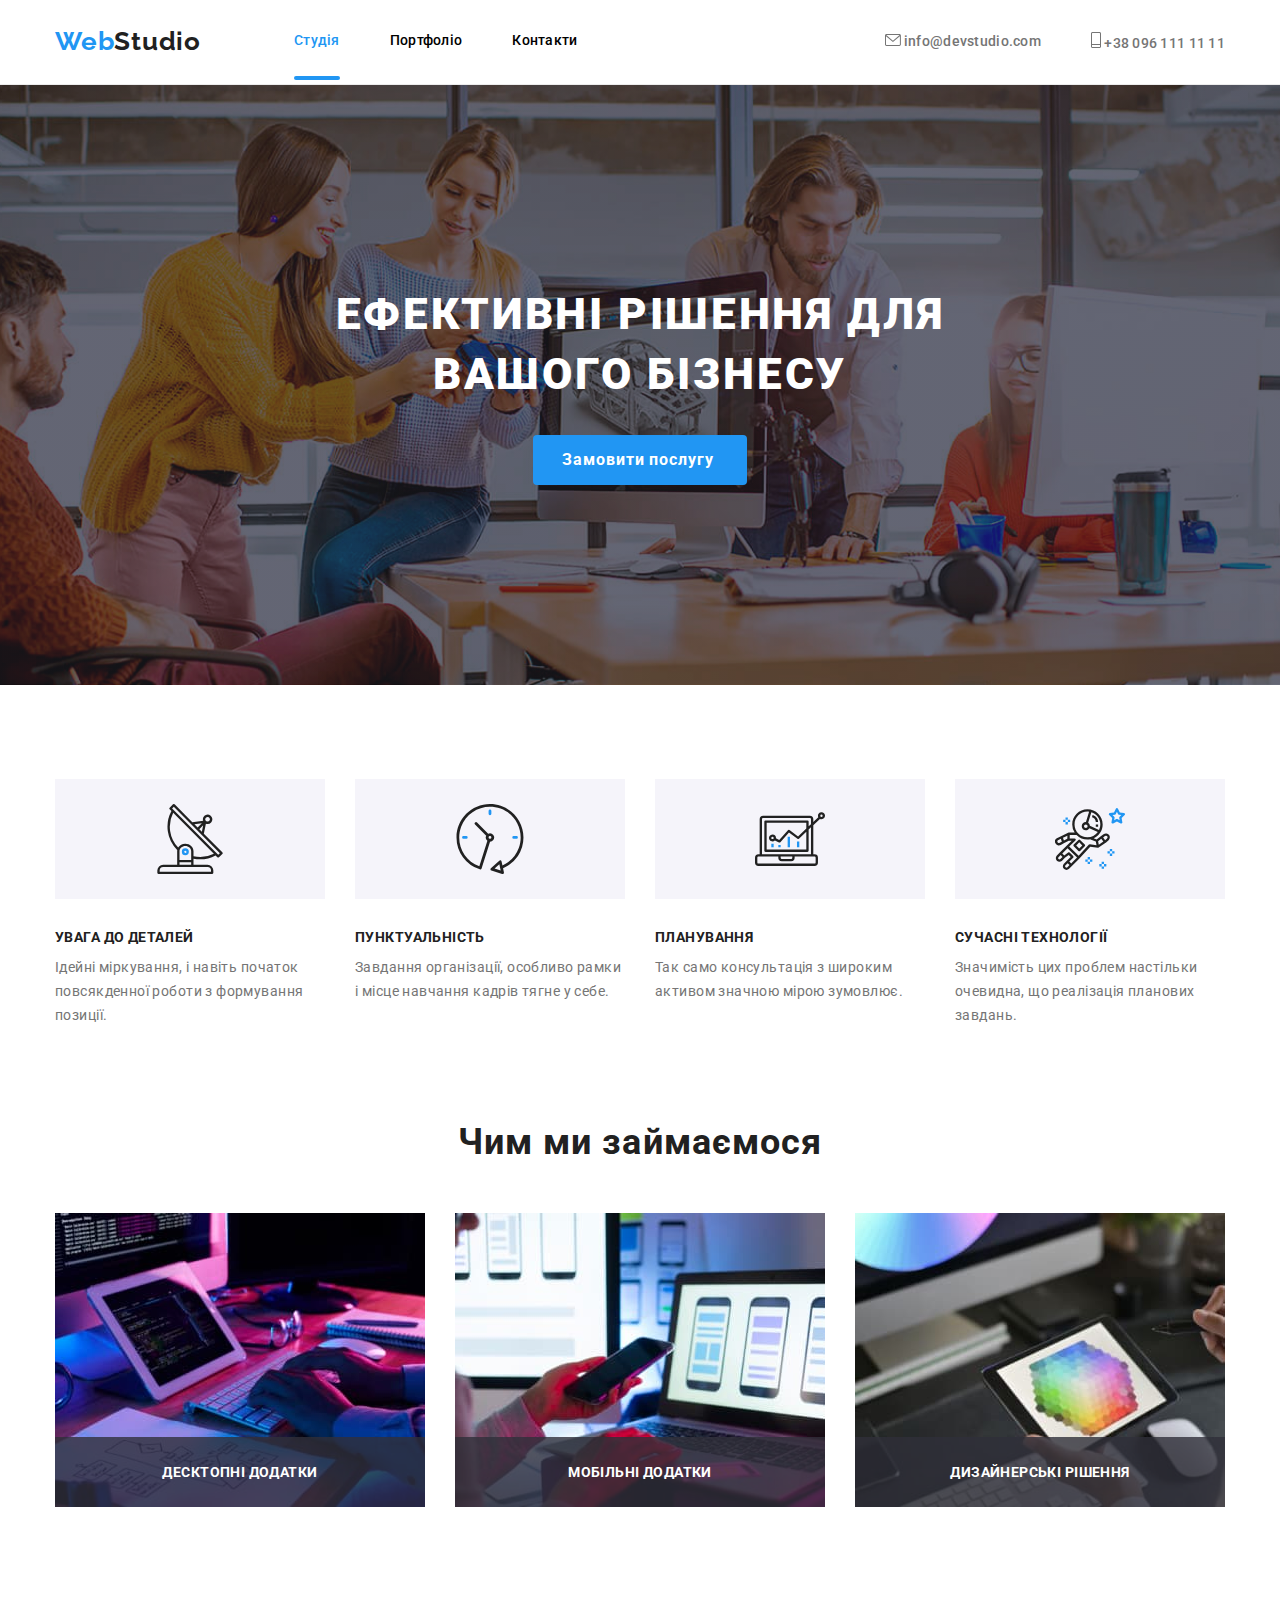
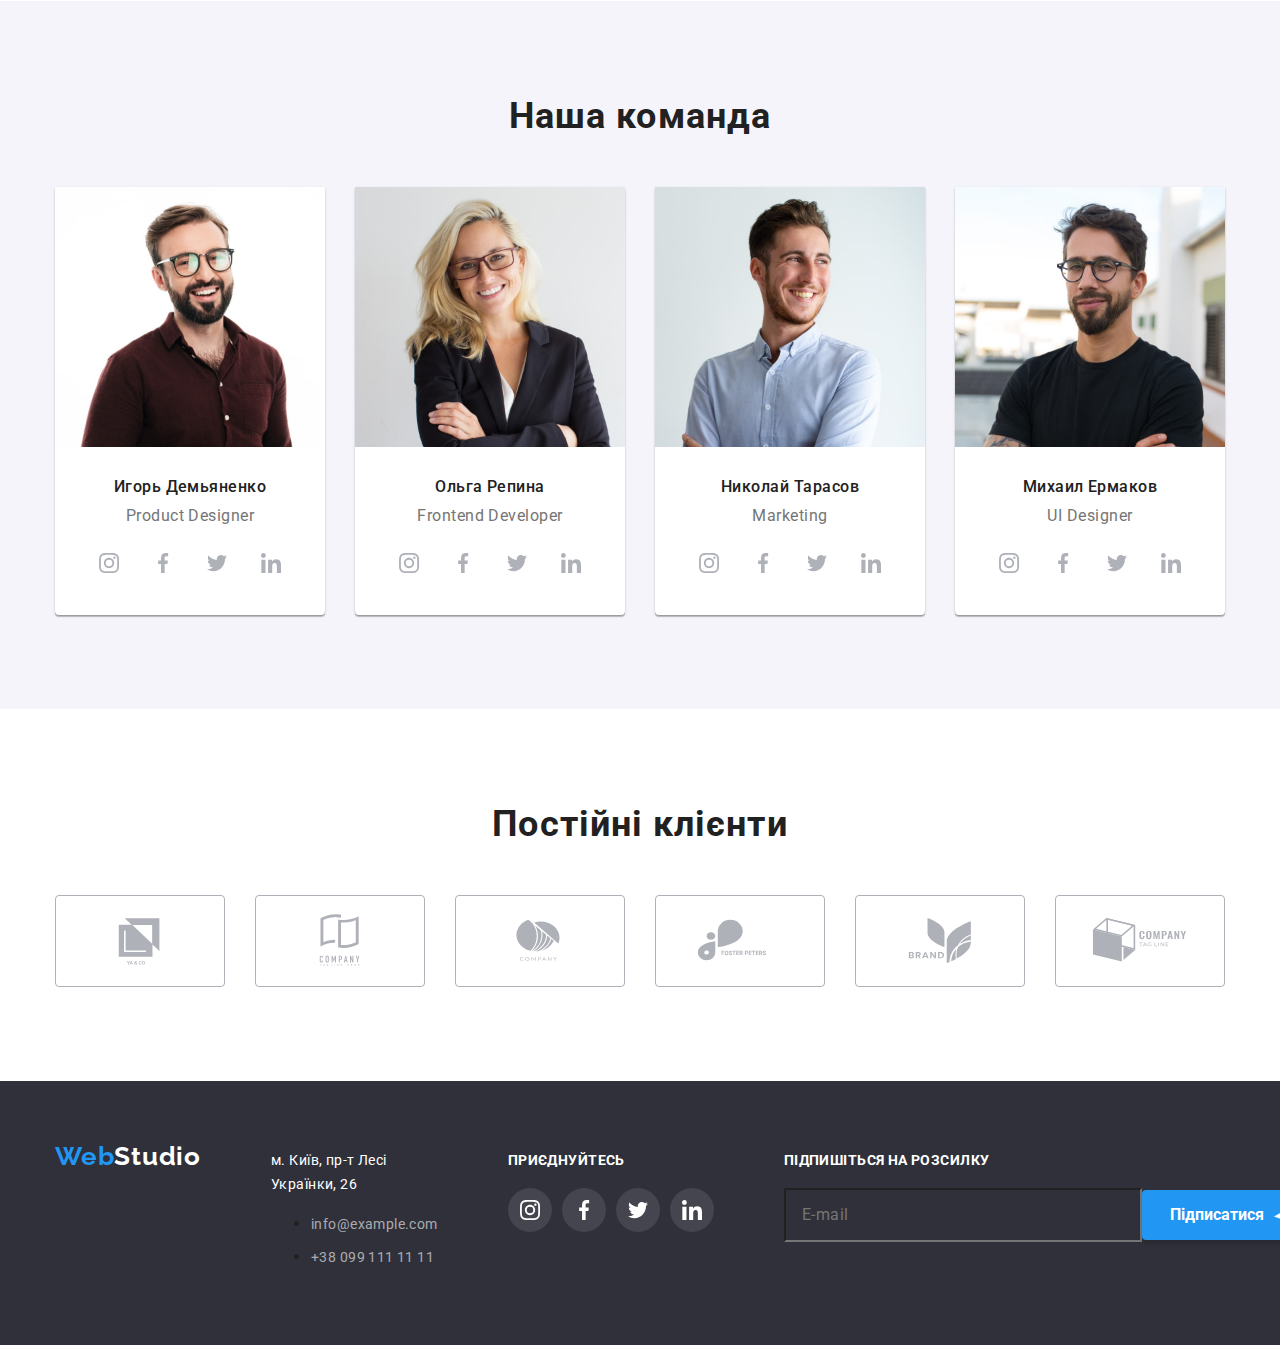
==== commit 7a059a96: "HW-07" ====
--- a/index.html
+++ b/index.html
@@ -4,10 +4,14 @@
     <meta charset="UTF-8" />
     <meta http-equiv="X-UA-Compatible" content="IE=edge" />
     <meta name="viewport" content="width=device-width, initial-scale=1.0" />
+
+    <!-- Normalize start -->
     <link
       rel="stylesheet"
       href="https://cdnjs.cloudflare.com/ajax/libs/modern-normalize/1.1.0/modern-normalize.min.css"
     />
+    <!-- Normalize end -->
+
     <!-- Fonts start -->
     <link rel="preconnect" href="https://fonts.googleapis.com" />
     <link rel="preconnect" href="https://fonts.gstatic.com" crossorigin />
@@ -17,6 +21,9 @@
     />
     <!-- Fonts end -->
 
+    <link rel="stylesheet" href="./css/main.min.css" />
+    <link rel="stylesheet" href="./css/style.css" />
+
     <title>WebStudio</title>
     <link rel="stylesheet" href="./css/style.css" />
   </head>
@@ -25,12 +32,12 @@
     <!-- heder -->
 
     <header class="heder">
-      <div class="heder__conteiner conteiner">
+      <div class="heder__container">
         <a href="index.html" class="heder__logo link">
           <span class="heder__logo-accent">Web</span><span class="heder__logo-dark">Studio</span>
         </a>
         <nav class="nav">
-          <ul class="nav__list list">
+          <ul class="nav__list">
             <li class="nav__item">
               <a href="index.html" class="nav__link nav__link--current link">Студія</a>
             </li>
@@ -42,7 +49,7 @@
             </li>
           </ul>
         </nav>
-        <ul class="list nav__list">
+        <ul class="nav__list">
           <li class="nav__item">
             <a href="mailto:info@devstudio.com" class="nav__link-contact link">
               <svg class="nav__icon" width="16" height="12">
@@ -67,7 +74,7 @@
       <!-- hero -->
 
       <section class="hero">
-        <div class="conteiner">
+        <div class="hero__container">
           <h1 class="hero__title">Ефективні рішення для вашого бізнесу</h1>
           <button class="hero__btn" type="button" data-modal-open>Замовити послугу</button>
         </div>
@@ -75,11 +82,11 @@
 
       <!-- benefits -->
 
-      <section class="section benefist">
-        <div class="conteiner">
+      <section class="benefist">
+        <div class="benefist__container">
           <h2 hidden>Наши особенности</h2>
-          <ul class="list benefist__list">
-            <li class="benefist__item">
+          <ul class="benefist__list card-set">
+            <li class="benefist__item card-set__item">
               <div class="benefist__box">
                 <svg class="benefist__icon" width="70" height="70">
                   <use href="./images/icons.svg#antenna"></use>
@@ -90,7 +97,7 @@
                 Ідейні міркування, і навіть початок повсякденної роботи з формування позиції.
               </p>
             </li>
-            <li class="benefist__item">
+            <li class="benefist__item card-set__item">
               <div class="benefist__box">
                 <svg class="benefist__icon" width="70" height="70">
                   <use href="./images/icons.svg#clock"></use>
@@ -101,7 +108,7 @@
                 Завдання організації, особливо рамки і місце навчання кадрів тягне у себе.
               </p>
             </li>
-            <li class="benefist__item">
+            <li class="benefist__item card-set__item">
               <div class="benefist__box">
                 <svg class="benefist__icon" width="70" height="70">
                   <use href="./images/icons.svg#diagram"></use>
@@ -112,7 +119,7 @@
                 Так само консультація з широким активом значною мірою зумовлює.
               </p>
             </li>
-            <li class="benefist__item">
+            <li class="benefist__item card-set__item">
               <div class="benefist__box">
                 <svg class="benefist__icon" width="70" height="70">
                   <use href="./images/icons.svg#astronaut"></use>
@@ -129,11 +136,11 @@
 
       <!-- work's -->
 
-      <section class="section works">
-        <div class="conteiner">
+      <section class="works">
+        <div class="works__container">
           <h2 class="title works__title">Чим ми займаємося</h2>
-          <ul class="list works__list">
-            <li class="works__item">
+          <ul class="works__list card-set">
+            <li class="works__item card-set__item">
               <img
                 src="./images/main/works/box1.jpg"
                 alt="розробка десктопних додатків"
@@ -145,7 +152,7 @@
               </div>
             </li>
 
-            <li class="works__item">
+            <li class="works__item card-set__item">
               <img
                 src="./images/main/works/box2.jpg"
                 alt="разработка мобільних додатків"
@@ -156,7 +163,7 @@
                 <h3 class="works__subtitle">Мобільні додатки</h3>
               </div>
             </li>
-            <li class="works__item">
+            <li class="works__item card-set__item">
               <img
                 src="./images/main/works/box3.jpg"
                 alt="Дизайнерські рішення"
@@ -173,21 +180,21 @@
 
       <!-- team -->
 
-      <section class="section team">
-        <div class="conteiner">
+      <section class="team">
+        <div class="team__container">
           <h2 class="title team__title">Наша команда</h2>
-          <ul class="list team__list">
-            <li class="team__item">
+          <ul class="team__list card-set">
+            <li class="team__item card-set__item">
               <img
                 src="./images/main/team/employee1.jpg"
                 alt="Игорь Демьяненко"
                 width="270"
                 height="260"
               />
-              <div class="team__desc--box">
+              <div class="team__desc-box">
                 <h3 class="subtitle team__images">Игорь Демьяненко</h3>
                 <p lang="en" class="team__desc">Product Designer</p>
-                <ul class="social list">
+                <ul class="social">
                   <li class="social__item">
                     <a
                       class="social__link link"
@@ -243,17 +250,17 @@
                 </ul>
               </div>
             </li>
-            <li class="team__item">
+            <li class="team__item card-set__item">
               <img
                 src="./images/main/team/employee2.jpg"
                 alt="Ольга Репина"
                 width="270"
                 height="260"
               />
-              <div class="team__desc--box">
+              <div class="team__desc-box">
                 <h3 class="subtitle team__images">Ольга Репина</h3>
                 <p lang="en" class="team__desc">Frontend Developer</p>
-                <ul class="social list">
+                <ul class="social">
                   <li class="social__item">
                     <a
                       class="social__link link"
@@ -309,17 +316,17 @@
                 </ul>
               </div>
             </li>
-            <li class="team__item">
+            <li class="team__item card-set__item">
               <img
                 src="./images/main/team/employee3.jpg"
                 alt="Николай Тарасов"
                 width="270"
                 height="260"
               />
-              <div class="team__desc--box">
+              <div class="team__desc-box">
                 <h3 class="subtitle team__images">Николай Тарасов</h3>
                 <p lang="en" class="team__desc">Marketing</p>
-                <ul class="social list">
+                <ul class="social">
                   <li class="social__item">
                     <a
                       class="social__link link"
@@ -375,17 +382,17 @@
                 </ul>
               </div>
             </li>
-            <li class="team__item">
+            <li class="team__item card-set__item">
               <img
                 src="./images/main/team/employee4.jpg"
                 alt="Михаил Ермаков"
                 width="270"
                 height="260"
               />
-              <div class="team__desc--box">
+              <div class="team__desc-box">
                 <h3 class="subtitle team__images">Михаил Ермаков</h3>
                 <p lang="en" class="team__desc">UI Designer</p>
-                <ul class="social list">
+                <ul class="social">
                   <li class="social__item">
                     <a
                       class="social__link link"
@@ -447,18 +454,18 @@
 
       <!-- Clients -->
 
-      <section class="section client">
-        <div class="container">
+      <section class="client">
+        <div class="client__container">
           <h2 class="title">Постійні клієнти</h2>
-          <ul class="list clients__list">
-            <li class="client__item">
+          <ul class="clients__list card-set">
+            <li class="client__item card-set__item">
               <a href="" class="client__link">
                 <svg class="client__icon" width="106" height="60">
                   <use href="./images/icons.svg#logo-1"></use>
                 </svg>
               </a>
             </li>
-            <li class="client__item">
+            <li class="client__item card-set__item">
               <a href="" class="client__link">
                 <svg class="client__icon" width="106" height="60">
                   <use href="./images/icons.svg#logo-2"></use>
@@ -472,21 +479,21 @@
                 </svg>
               </a>
             </li>
-            <li class="client__item">
+            <li class="client__item card-set__item">
               <a href="" class="client__link">
                 <svg class="client__icon" width="106" height="60">
                   <use href="./images/icons.svg#logo-4"></use>
                 </svg>
               </a>
             </li>
-            <li class="client__item">
+            <li class="client__item card-set__item">
               <a href="" class="client__link">
                 <svg class="client__icon" width="106" height="60">
                   <use href="./images/icons.svg#logo-5"></use>
                 </svg>
               </a>
             </li>
-            <li class="client__item">
+            <li class="client__item card-set__item">
               <a href="" class="client__link">
                 <svg class="client__icon" width="106" height="60">
                   <use href="./images/icons.svg#logo-6"></use>
@@ -501,15 +508,15 @@
     <!-- footer -->
 
     <footer class="footer">
-      <div class="footer__box">
-        <div class="footer__conteiner">
+      <div class="footer__container">
+        <div class="footer__box">
           <a href="index.html" class="footer__logo link">
             <span class="footer__logo--accent">Web</span
             ><span class="footer__logo--light">Studio</span>
           </a>
           <address class="address">
             <p class="address__desc">м. Київ, пр-т Лесі Українки, 26</p>
-            <ul class="list address__list">
+            <ul class="address__list">
               <li class="address__item">
                 <a href="mailto:info@example.com" class="address__link link">info@example.com</a>
               </li>
@@ -521,7 +528,7 @@
         </div>
         <div class="footer-social">
           <h2 class="footer-social__title">приєднуйтесь</h2>
-          <ul class="list footer-social__list">
+          <ul class="footer-social__list">
             <li class="footer-social__item">
               <a
                 class="footer-social__link social__link link"
@@ -597,71 +604,71 @@
 
     <div class="backdrop is-hidden" data-modal>
       <div class="modal">
-        <button class="modal-btn" data-modal-close>
-          <svg class="modal-btn-icon" width="18" height="18">
+        <button class="modal-btn-close" data-modal-close>
+          <svg class="modal-btn__icon" width="18" height="18">
             <use href="./images/icons.svg#icon-close"></use>
           </svg>
         </button>
-        <form class="register-form" name="modal-form">
-          <strong class="register-form-title">Залиште свої дані, ми вам передзвонимо</strong>
-
-          <div class="register-form-group" role="group">
-            <label class="regisret-form-wrap">
-              <span class="register-form-label">Ім'я</span>
-
-              <input class="register-form-input" name="name" type="text" />
-              <svg class="register-form-icon" width="18" height="18">
+        <form class="modal__form" name="modal-form">
+          <strong class="modal__title">Залиште свої дані, ми вам передзвонимо</strong>
+
+          <div class="modal__group" role="group">
+            <label class="modal__wrap">
+              <span class="modal__label">Ім'я</span>
+
+              <input class="modal__input" name="name" type="text" />
+              <svg class="modal__icon" width="18" height="18">
                 <use href="./images/icons.svg#modal-person"></use>
               </svg>
             </label>
 
-            <label class="regisret-form-wrap">
-              <span class="register-form-label">Телефон</span>
-
-              <input class="register-form-input" name="phone" type="tel" />
-              <svg class="register-form-icon" width="18" height="18">
+            <label class="modal__wrap">
+              <span class="modal__label">Телефон</span>
+
+              <input class="modal__input" name="phone" type="tel" />
+              <svg class="modal__icon" width="18" height="18">
                 <use href="./images/icons.svg#modal-phone"></use>
               </svg>
             </label>
 
-            <label class="regisret-form-wrap">
-              <span class="register-form-label">Пошта</span>
-              <input class="register-form-input" name="email" type="email" />
-              <svg class="register-form-icon" width="18" height="18">
+            <label class="modal__wrap">
+              <span class="modal__label">Пошта</span>
+              <input class="modal__input" name="email" type="email" />
+              <svg class="modal__icon" width="18" height="18">
                 <use href="./images/icons.svg#modal-email "></use>
               </svg>
             </label>
 
-            <label class="regisret-form-wrap">
-              <span class="register-form-label">Коментар</span>
+            <label class="modal__wrap">
+              <span class="modal__label">Коментар</span>
               <textarea
-                class="register-form-massege"
+                class="modal__massege"
                 name="feedback"
                 rows="5"
                 placeholder="Введіть текст"
               ></textarea>
             </label>
 
-            <label class="register-form-agreement">
-              <input class="register-checkbox visuaaly-hidden" type="checkbox" name="agreement" />
-              <svg class="register-icon" width="16" height="15">
+            <label class="modal__agreement">
+              <input class="modal-checkbox visualy-hidden" type="checkbox" name="agreement" />
+              <svg class="modal-checkbox__icon" width="16" height="15">
                 <use
-                  class="register-icon-uncheck"
+                  class="modal-checkbox__icon--uncheck"
                   href="./images/icons.svg#modal-checkbox-border"
                 ></use>
                 <use
-                  class="register-icon-check"
+                  class="modal-checkbox__icon--check"
                   href="./images/icons.svg#modal-checkbox-check"
                 ></use>
               </svg>
 
-              <span class="register-form-agreement-text">
+              <span class="modal__agreement-text">
                 Погоджуюся з розсилкою та приймаю
-                <a class="register-form-agreement-link" href="">Умови договору</a>
+                <a class="modal__agreement-link" href="">Умови договору</a>
               </span>
             </label>
 
-            <button class="register-form-btn" type="submit">Відправити</button>
+            <button class="modal__btn" type="submit">Відправити</button>
           </div>
         </form>
       </div>
--- a/css/main.min.css
+++ b/css/main.min.css
@@ -0,0 +1 @@
+:root{--primery-text-color: #212121;--text-color: #757575;--accent-color: #2196f3;--white-color: #ffffff;--social-link-color: #afb1b8;--backgraund1: #2f303a;--background3: #f5f4fa;--main-font: Roboto;--secondary-font: Raleway;--animation: 250ms cubic-bezier(0.4, 0, 0.2, 1);--indent: 30px;--items: 3}.visualy-hidden{position:absolute;white-space:nowrap;width:1px;height:1px;overflow:hidden;border:0;padding:0;clip:rect(0 0 0 0);-webkit-clip-path:inset(50%);clip-path:inset(50%);margin:-1px}.footer__container,.portfolio__container,.client__container,.team__container,.benefist__container,.works__container,.hero__container,.heder__container{width:1200px;padding:0 15px;margin-left:auto;margin-right:auto}.footer-social .footer-social__list,.portfolio-list,.portfolio__filret,.clients__list,.team__list,.benefist__list,.works__list,.nav__list,.social{list-style:none;padding:0;margin:0}.body{color:var(--primery-text-color);font-family:var(--main-font),sans-serif}.no-scroll{overflow:hidden}h1,h2,h3,h4,h5,h6,p{margin:0px}img{display:block}.list{list-style:none;padding:0;margin:0}.link{font-style:normal;text-decoration:none}.title{font-weight:700;font-size:36px;line-height:1.1666666667;text-align:center;letter-spacing:.03em;margin-bottom:50px}.subtitle{margin-bottom:10px}.backdrop{position:fixed;top:0;left:0;width:100%;height:100%;background-color:rgba(0,0,0,.2);display:-webkit-box;display:-ms-flexbox;display:flex;-webkit-box-align:center;-ms-flex-align:center;align-items:center;-webkit-box-pack:center;-ms-flex-pack:center;justify-content:center;z-index:100;-webkit-transition:opacity var(--animation),visibility var(--animation);transition:opacity var(--animation),visibility var(--animation)}.backdrop.is-hidden{opacity:0;visibility:hidden;pointer-events:none}.modal{position:absolute;top:50%;left:50%;-webkit-transform:translate(-50%, -50%) scale(1) rotate(0);transform:translate(-50%, -50%) scale(1) rotate(0);min-width:528px;background-color:var(--white-color);border-radius:4px;-webkit-filter:drop-shadow(0px 4px 4px rgba(0, 0, 0, 0.25));filter:drop-shadow(0px 4px 4px rgba(0, 0, 0, 0.25));opacity:1;-webkit-transition:opacity var(--animation),-webkit-transform var(--animation);transition:opacity var(--animation),-webkit-transform var(--animation);transition:transform var(--animation),opacity var(--animation);transition:transform var(--animation),opacity var(--animation),-webkit-transform var(--animation)}.backdrop.is-hidden .modal{opacity:0;-webkit-transform:translate(-50%, -50%) scale(0.4) rotate(90deg);transform:translate(-50%, -50%) scale(0.4) rotate(90deg)}.modal-btn-close{position:absolute;top:8px;right:8px;display:-webkit-box;display:-ms-flexbox;display:flex;-webkit-box-align:center;-ms-flex-align:center;align-items:center;-webkit-box-pack:center;-ms-flex-pack:center;justify-content:center;width:30px;height:30px;border:1px solid rgba(0,0,0,.1);border-radius:50%;padding:0;background-color:rgba(0,0,0,0);cursor:pointer}.modal__form{padding:40px;text-align:center}.modal__title{display:block;font-size:20px;line-height:1.15;text-align:center;letter-spacing:.03em;margin-bottom:12px}.modal__wrap{position:relative;display:block;margin-bottom:10px}.modal__label{display:block;text-align:left;margin-bottom:4px;color:var(--text-color)}.modal__input{width:100%;padding:11px 12px;padding-left:42px;border:1px solid rgba(33,33,33,.2);border-radius:4px}.modal__input{cursor:pointer;outline:none;-webkit-transition:border var(--animation),fill var(--animation);transition:border var(--animation),fill var(--animation)}.modal__input:hover,.modal__input:focus{border:1px solid var(--accent-color)}.modal__massege{width:100%;border:1px solid rgba(33,33,33,.2);border-radius:4px;padding:12px 16px;outline:none;resize:none;cursor:pointer}.modal__massege:hover,.modal__massege:focus{border:1px solid var(--accent-color)}.modal__icon{position:absolute;bottom:12px;left:12px}.modal__input:hover+.modal__icon,.modal__input:focus+.modal__icon{fill:var(--accent-color)}.modal__agreement{display:-webkit-box;display:-ms-flexbox;display:flex;position:relative;-webkit-box-align:center;-ms-flex-align:center;align-items:center;-webkit-box-pack:center;-ms-flex-pack:center;justify-content:center;gap:7px;margin-bottom:30px}.modal-checkbox__icon{position:absolute;bottom:5px;left:7px;-webkit-transition:background-color var(--animation);transition:background-color var(--animation)}.modal-checkbox__icon--check{opacity:0;-webkit-transition:opacity var(--animation),fill var(--animation);transition:opacity var(--animation),fill var(--animation)}.modal-checkbox:checked+.modal-checkbox__icon{background-color:var(--accent-color)}.modal-checkbox:checked+.modal-checkbox__icon .modal-checkbox__icon--check{opacity:1;fill:var(--white-color)}.modal-checkbox:checked+.modal-checkbox__icon .modal-checkbox__icon--uncheck{fill:var(--accent-color)}.modal__agreement-text{font-size:14px;line-height:1.7142857143;letter-spacing:.03em;color:var(--text-color);text-underline-position:under;-webkit-user-select:none;-moz-user-select:none;-ms-user-select:none;user-select:none}.modal__agreement-link{font-size:14px;line-height:1.7142857143;letter-spacing:.03em;color:var(--accent-color)}.modal__btn{display:-webkit-inline-box;display:-ms-inline-flexbox;display:inline-flex;-webkit-box-align:center;-ms-flex-align:center;align-items:center;text-align:center;font-size:16px;line-height:1.875;letter-spacing:.06em;color:var(--white-color);background-color:var(--accent-color);padding:10px 52px;border:none;border-radius:4px;-webkit-box-shadow:0px 1px 3px rgba(0,0,0,.12),0px 1px 1px rgba(0,0,0,.14),0px 2px 1px rgba(0,0,0,.2);box-shadow:0px 1px 3px rgba(0,0,0,.12),0px 1px 1px rgba(0,0,0,.14),0px 2px 1px rgba(0,0,0,.2);-webkit-user-select:none;-moz-user-select:none;-ms-user-select:none;user-select:none;cursor:pointer}.social{display:-webkit-box;display:-ms-flexbox;display:flex;-webkit-box-align:center;-ms-flex-align:center;align-items:center;-webkit-box-pack:center;-ms-flex-pack:center;justify-content:center;gap:10px;margin-top:16px}.social__link{display:-webkit-box;display:-ms-flexbox;display:flex;-webkit-box-align:center;-ms-flex-align:center;align-items:center;-webkit-box-pack:center;-ms-flex-pack:center;justify-content:center;width:44px;height:44px;border-radius:50%;-webkit-transition:background-color var(--animation);transition:background-color var(--animation)}.social__link:hover,.social__link:focus{background-color:var(--accent-color)}.social__icon{fill:var(--social-link-color);-webkit-transition:fill var(--animation);transition:fill var(--animation)}.social__link:hover .social__icon,.social__link:focus .social__icon{fill:var(--white-color)}.register__list{font-weight:700;font-size:14px;line-height:1.1428571429;letter-spacing:.03em;text-transform:uppercase;color:var(--white-color);margin-bottom:20px}.register__form{display:-webkit-box;display:-ms-flexbox;display:flex;-webkit-box-align:center;-ms-flex-align:center;align-items:center}.footer__label{display:inline-block;margin-right:12px;border:1px solid rgba(255,255,255,.3);-webkit-filter:drop-shadow(0px 4px 4px rgba(0, 0, 0, 0.15));filter:drop-shadow(0px 4px 4px rgba(0, 0, 0, 0.15));border-radius:4px}.register__input{min-width:358px;padding:15px 16px;font-size:16px;line-height:1.25;letter-spacing:.03em;color:rgba(255,255,255,.6);background-color:var(--backgraund1)}.register__btn{display:-webkit-inline-box;display:-ms-inline-flexbox;display:inline-flex;-webkit-box-align:center;-ms-flex-align:center;align-items:center;text-align:center;gap:10px;padding:10px 28px;font-weight:700;font-size:16px;line-height:1.875;color:var(--white-color);background-color:var(--accent-color);-webkit-box-shadow:0px 4px 4px rgba(0,0,0,.15);box-shadow:0px 4px 4px rgba(0,0,0,.15);border:none;border-radius:4px;cursor:pointer}.register__btn-icon{fill:var(--white-color)}.heder{border-bottom:1px solid #ececec}.heder__container{display:-webkit-box;display:-ms-flexbox;display:flex;-webkit-box-align:center;-ms-flex-align:center;align-items:center}.heder__logo{margin-right:93px;padding-top:24px;padding-bottom:25px}.heder__logo-accent{font-family:var(--secondary-font);font-weight:700;font-size:26px;line-height:1.1923076923;letter-spacing:.03em;color:var(--accent-color)}.heder__logo-dark{font-family:var(--secondary-font);font-weight:700;font-size:26px;line-height:1.1923076923;letter-spacing:.03em;color:var(--primery-text-color)}.nav{margin-right:auto}.nav__list{display:-webkit-box;display:-ms-flexbox;display:flex;gap:50px}.nav__link{display:block;font-weight:500;font-size:14px;line-height:1.1428571429;letter-spacing:.02em;color:initial;padding-top:32px;padding-bottom:32px;-webkit-transition:color var(--animation);transition:color var(--animation)}.nav__link:hover,.nav__link:focus{color:var(--accent-color)}.nav__link--current{position:relative;color:var(--accent-color)}.nav__link--current::after{content:"";position:relative;bottom:-28px;left:0;display:block;width:100%;height:4px;background:var(--accent-color);border-radius:2px}.nav__link-contact{color:var(--text-color);text-decoration:none;font-weight:500;font-size:14px;line-height:1.1428571429;letter-spacing:.02em;padding-top:32px;padding-bottom:32px;-webkit-transition:color var(--animation);transition:color var(--animation)}.nav__link-contact:hover,.nav__link-contact:focus{color:var(--accent-color)}.nav__icon{fill:currentColor}.hero{padding-top:94px;padding-bottom:94px;max-width:1600px;margin-left:auto;margin-right:auto;background-color:var(--backgraund1);background-image:-webkit-gradient(linear, left top, right top, from(rgba(47, 48, 58, 0.4)), to(rgba(47, 48, 58, 0.4))),url(../images/main/hero/hero-bg.png);background-image:linear-gradient(90deg, rgba(47, 48, 58, 0.4), rgba(47, 48, 58, 0.4)),url(../images/main/hero/hero-bg.png);background-repeat:no-repeat;background-position:center;background-size:cover;padding-top:200px;padding-bottom:200px}.hero__title{font-weight:900;color:var(--white-color);font-size:44px;line-height:1.36;text-align:center;letter-spacing:.06em;text-transform:uppercase;margin-bottom:30px;width:696px;margin-left:auto;margin-right:auto}.hero__btn{display:block;font-family:var(--main-font);font-weight:700;font-size:16px;line-height:1.875;letter-spacing:.06em;background-color:var(--accent-color);color:var(--white-color);cursor:pointer;border-radius:4px;border:none;min-width:200px;min-height:50px;max-width:250px;padding:9px 33px 9px 29px;margin:0 auto}.works{padding-top:94px;padding-bottom:94px;max-width:1600px;margin-left:auto;margin-right:auto}.works__list{display:-webkit-box;display:-ms-flexbox;display:flex;gap:30px}.works__item{position:relative}.works__subtitle--box{width:100%;padding-top:27px;padding-bottom:27px;background-color:rgba(47,48,58,.8);position:absolute;top:224px}.works__subtitle{color:var(--white-color);font-weight:700;font-size:14px;line-height:1.1428571429;text-align:center;letter-spacing:.03em;text-transform:uppercase}.benefist{padding-top:94px;padding-bottom:94px;max-width:1600px;margin-left:auto;margin-right:auto;padding-bottom:0}.benefist__list{display:-webkit-box;display:-ms-flexbox;display:flex;gap:30px}.benefist__item{width:270px}.benefist__box{height:120px;background-color:var(--background3);display:-webkit-box;display:-ms-flexbox;display:flex;-webkit-box-align:center;-ms-flex-align:center;align-items:center;-webkit-box-pack:center;-ms-flex-pack:center;justify-content:center;margin-bottom:30px}.benefist__title{font-weight:700;font-size:14px;line-height:1.1428571429;letter-spacing:.03em;text-transform:uppercase}.benefist__desc{font-weight:400;font-size:14px;line-height:1.7142857143;letter-spacing:.03em;color:var(--text-color)}.team{background-color:var(--background3);padding-top:94px;padding-bottom:94px;max-width:1600px;margin-left:auto;margin-right:auto}.team__list{display:-webkit-box;display:-ms-flexbox;display:flex;gap:30px}.team__item{background-color:var(--white-color);-webkit-box-shadow:0px 1px 3px rgba(0,0,0,.12),0px 1px 1px rgba(0,0,0,.14),0px 2px 1px rgba(0,0,0,.2);box-shadow:0px 1px 3px rgba(0,0,0,.12),0px 1px 1px rgba(0,0,0,.14),0px 2px 1px rgba(0,0,0,.2);border-radius:0px 0px 4px 4px}.team__desc-box{padding-top:30px;padding-bottom:30px}.team__images{font-weight:500;font-size:16px;line-height:1.1875;text-align:center;letter-spacing:.03em}.team__desc{line-height:1.1875;text-align:center;letter-spacing:.03em;color:var(--text-color)}.client{padding-top:94px;padding-bottom:94px;max-width:1600px;margin-left:auto;margin-right:auto}.clients__list{display:-webkit-box;display:-ms-flexbox;display:flex;-webkit-box-align:center;-ms-flex-align:center;align-items:center;-webkit-box-pack:center;-ms-flex-pack:center;justify-content:center;gap:30px;margin-top:50px}.client__link{width:170px;height:92px;border:1px solid var(--social-link-color);border-radius:4px;display:-webkit-box;display:-ms-flexbox;display:flex;-webkit-box-align:center;-ms-flex-align:center;align-items:center;-webkit-box-pack:center;-ms-flex-pack:center;justify-content:center;-webkit-transition:border var(--animation);transition:border var(--animation)}.client__link:hover,.client__link:focus{border:1px solid var(--accent-color)}.client__icon{fill:var(--social-link-color);-webkit-transition:fill var(--animation);transition:fill var(--animation)}.client__icon:hover,.client__icon:focus{fill:var(--accent-color)}.portfolio{padding-top:94px;padding-bottom:94px;max-width:1600px;margin-left:auto;margin-right:auto}.portfolio__filret{display:-webkit-box;display:-ms-flexbox;display:flex;gap:8px;margin-left:auto;margin-right:auto;-webkit-box-pack:center;-ms-flex-pack:center;justify-content:center;margin-bottom:50px}.portfolio__btn{font-family:inherit;font-weight:500;font-size:16px;line-height:1.625;text-align:center;letter-spacing:.03em;cursor:pointer;border-radius:4px;padding:6px 22px;border-color:var(--background3);-webkit-transition:color var(--animation),background-color var(--animation),border-color var(--animation),-webkit-box-shadow var(--animation);transition:color var(--animation),background-color var(--animation),border-color var(--animation),-webkit-box-shadow var(--animation);transition:color var(--animation),background-color var(--animation),border-color var(--animation),box-shadow var(--animation);transition:color var(--animation),background-color var(--animation),border-color var(--animation),box-shadow var(--animation),-webkit-box-shadow var(--animation)}.portfolio__btn:hover,.portfolio__btn:focus{color:var(--white-color);background-color:var(--accent-color);border-color:var(--accent-color);-webkit-box-shadow:0px 3px 1px rgba(0,0,0,.1),0px 1px 2px rgba(0,0,0,.08),0px 2px 2px rgba(0,0,0,.12);box-shadow:0px 3px 1px rgba(0,0,0,.1),0px 1px 2px rgba(0,0,0,.08),0px 2px 2px rgba(0,0,0,.12)}.portfolio__bnt--current{color:var(--white-color);background-color:var(--accent-color);border-color:var(--accent-color);-webkit-box-shadow:0px 3px 1px rgba(0,0,0,.1),0px 1px 2px rgba(0,0,0,.08),0px 2px 2px rgba(0,0,0,.12);box-shadow:0px 3px 1px rgba(0,0,0,.1),0px 1px 2px rgba(0,0,0,.08),0px 2px 2px rgba(0,0,0,.12)}.portfolio-list{display:-webkit-box;display:-ms-flexbox;display:flex;-ms-flex-wrap:wrap;flex-wrap:wrap;gap:30px;margin-bottom:94px}.portfolio-list__link{display:block;-webkit-transition:-webkit-box-shadow var(--animation);transition:-webkit-box-shadow var(--animation);transition:box-shadow var(--animation);transition:box-shadow var(--animation), -webkit-box-shadow var(--animation)}.portfolio-list__link:hover,.portfolio-list__link:focus{-webkit-box-shadow:0px 3px 1px rgba(0,0,0,.1),0px 1px 2px rgba(0,0,0,.08),0px 2px 2px rgba(0,0,0,.12);box-shadow:0px 3px 1px rgba(0,0,0,.1),0px 1px 2px rgba(0,0,0,.08),0px 2px 2px rgba(0,0,0,.12)}.portfolio__desc{position:relative;overflow:hidden}.overlay{background-color:rgba(33,150,243,.9);position:absolute;top:0;left:0;display:-webkit-box;display:-ms-flexbox;display:flex;-webkit-box-align:center;-ms-flex-align:center;align-items:center;-webkit-box-pack:center;-ms-flex-pack:center;justify-content:center;width:100%;height:100%;padding:63px 24px;-webkit-transform:translateY(100%);transform:translateY(100%);-webkit-transition:-webkit-transform var(--animation);transition:-webkit-transform var(--animation);transition:transform var(--animation);transition:transform var(--animation), -webkit-transform var(--animation)}.portfolio-list__link:hover .overlay,.portfolio-list__link:focus .overlay{-webkit-transform:translateY(0%);transform:translateY(0%)}.overlay__text{color:var(--white-color);font-weight:400;font-size:18px;line-height:1.5555555556;text-align:center;letter-spacing:.03em;text-shadow:0px 4px 4px rgba(0,0,0,.25);-webkit-user-select:none;-moz-user-select:none;-ms-user-select:none;user-select:none}.portfolio-list__box{padding:19px 23px;border-left:1px solid #eee;border-bottom:1px solid #eee;border-right:1px solid #eee}.portfolio-list__title{font-weight:700;font-size:18px;line-height:36px;letter-spacing:.06em;margin-bottom:4px;color:var(--primery-text-color)}.portfolio-list__desc{line-height:1.875;letter-spacing:.03em;color:var(--text-color)}.footer{background-color:var(--backgraund1);padding-top:60px;padding-bottom:60px}.footer__container{display:-webkit-box;display:-ms-flexbox;display:flex;-webkit-box-align:baseline;-ms-flex-align:baseline;align-items:baseline;gap:70px}.footer__logo{display:block;margin-bottom:20px}.footer__logo--accent{font-family:var(--secondary-font);font-weight:700;font-size:26px;line-height:1.1923076923;letter-spacing:.03em;color:var(--accent-color)}.footer__logo--light{font-family:var(--secondary-font);font-weight:700;font-size:26px;line-height:1.1923076923;letter-spacing:.03em;color:var(--white-color)}.address__desc{font-style:normal;font-size:14px;line-height:1.7142857143;letter-spacing:.03em;color:var(--white-color);margin-bottom:9px}.address__item:nth-last-child(2){margin-bottom:9px}.address__link{font-size:14px;line-height:1.7142857143;letter-spacing:.03em;color:rgba(255,255,255,.6);-webkit-transition:color var(--animation);transition:color var(--animation)}.address__link:hover,.address__link:focus{color:rgba(33,150,243,.6)}.footer-social .footer-social__list{display:-webkit-box;display:-ms-flexbox;display:flex;-webkit-box-align:center;-ms-flex-align:center;align-items:center;-webkit-box-pack:center;-ms-flex-pack:center;justify-content:center;gap:10px;margin-top:20px}.footer-social__title{font-weight:700;font-size:14px;line-height:1.1428571429;letter-spacing:.03em;text-transform:uppercase;color:var(--white-color)}.footer-social__link{background-color:rgba(255,255,255,.1);fill:var(--white-color)}/*# sourceMappingURL=main.min.css.map */--- a/css/style.css
+++ b/css/style.css
@@ -490,7 +490,7 @@
 
 /* Portfolio */
 
-.portfolio-filret-list {
+.portfolio__filret {
   display: flex;
   gap: 8px;
   margin-left: auto;
@@ -499,7 +499,101 @@
   margin-bottom: 50px;
 }
 
-.portfolio-title {
+.portfolio__btn {
+  font-family: inherit;
+  font-weight: 500;
+  font-size: 16px;
+  line-height: calc(26 / 16);
+  text-align: center;
+  letter-spacing: 0.03em;
+  cursor: pointer;
+  border-radius: 4px;
+  padding: 6px 22px;
+  border-color: var(--background3);
+  transition: color var(--animation), background-color var(--animation),
+    border-color var(--animation), box-shadow var(--animation);
+}
+
+.portfolio__bnt--current {
+  color: var(--white-color);
+  background-color: var(--accent-color);
+  border-color: var(--accent-color);
+  box-shadow: 0px 3px 1px rgba(0, 0, 0, 0.1), 0px 1px 2px rgba(0, 0, 0, 0.08),
+    0px 2px 2px rgba(0, 0, 0, 0.12);
+}
+
+.portfolio__btn:hover,
+.portfolio__btn:focus {
+  color: var(--white-color);
+  background-color: var(--accent-color);
+  border-color: var(--accent-color);
+  box-shadow: 0px 3px 1px rgba(0, 0, 0, 0.1), 0px 1px 2px rgba(0, 0, 0, 0.08),
+    0px 2px 2px rgba(0, 0, 0, 0.12);
+}
+
+.portfolio-list {
+  display: flex;
+  flex-wrap: wrap;
+  gap: 30px;
+  margin-bottom: 94px;
+}
+
+.portfolio-list__link {
+  display: block;
+  transition: box-shadow var(--animation);
+}
+
+.portfolio-list__link:hover,
+.portfolio-list__link:focus {
+  box-shadow: 0px 3px 1px rgba(0, 0, 0, 0.1), 0px 1px 2px rgba(0, 0, 0, 0.08),
+    0px 2px 2px rgba(0, 0, 0, 0.12);
+}
+
+.portfolio__desc {
+  position: relative;
+  overflow: hidden;
+}
+
+.overlay {
+  background-color: rgba(33, 150, 243, 0.9);
+  position: absolute;
+  top: 0;
+  left: 0;
+  display: flex;
+  align-items: center;
+  justify-content: center;
+  width: 100%;
+  height: 100%;
+  padding: 63px 24px;
+  transform: translateY(100%);
+  transition: transform var(--animation);
+}
+
+.portfolio-list__link:hover .overlay,
+.portfolio-list__link:focus .overlay {
+  transform: translateY(0%);
+}
+
+.overlay__text {
+  color: var(--white-color);
+
+  font-weight: 400;
+  font-size: 18px;
+  line-height: calc(28 / 18);
+  text-align: center;
+  letter-spacing: 0.03em;
+  text-shadow: 0px 4px 4px rgba(0, 0, 0, 0.25);
+  user-select: none;
+}
+
+.portfolio-list__box {
+  padding: 19px 23px;
+  border-left: 1px solid #eeeeee;
+  border-bottom: 1px solid #eeeeee;
+  border-right: 1px solid #eeeeee;
+}
+
+.portfolio-list__title {
   font-weight: 700;
   font-size: 18px;
   line-height: 36px;
@@ -508,106 +602,10 @@
   color: var(--primery-text-color);
 }
 
-.portfolio-desc {
+.portfolio-list__desc {
   line-height: calc(30 / 16);
   letter-spacing: 0.03em;
   color: var(--text-color);
-}
-
-.btn {
-  font-family: inherit;
-  font-weight: 500;
-  font-size: 16px;
-  line-height: calc(26 / 16);
-  text-align: center;
-  letter-spacing: 0.03em;
-  cursor: pointer;
-  border-radius: 4px;
-  padding: 6px 22px;
-}
-.portfolio-bnt-current {
-  color: var(--white-color);
-  background-color: var(--accent-color);
-  border-color: var(--accent-color);
-  box-shadow: 0px 3px 1px rgba(0, 0, 0, 0.1), 0px 1px 2px rgba(0, 0, 0, 0.08),
-    0px 2px 2px rgba(0, 0, 0, 0.12);
-}
-
-.portfolio-btn {
-  border-color: var(--background3);
-  transition: color var(--animation), background-color var(--animation),
-    border-color var(--animation), box-shadow var(--animation);
-}
-
-.portfolio-btn:hover,
-.portfolio-btn:focus {
-  color: var(--white-color);
-  background-color: var(--accent-color);
-  border-color: var(--accent-color);
-  box-shadow: 0px 3px 1px rgba(0, 0, 0, 0.1), 0px 1px 2px rgba(0, 0, 0, 0.08),
-    0px 2px 2px rgba(0, 0, 0, 0.12);
-}
-
-.portfolio-list {
-  display: flex;
-  flex-wrap: wrap;
-  gap: 30px;
-  margin-bottom: 94px;
-}
-
-.portfolio-link {
-  display: block;
-  transition: box-shadow var(--animation);
-}
-
-.portfolio-link:hover,
-.portfolio-link:focus {
-  box-shadow: 0px 3px 1px rgba(0, 0, 0, 0.1), 0px 1px 2px rgba(0, 0, 0, 0.08),
-    0px 2px 2px rgba(0, 0, 0, 0.12);
-}
-
-.work-thumb {
-  position: relative;
-  overflow: hidden;
-}
-
-.overlay {
-  background-color: rgba(33, 150, 243, 0.9);
-  position: absolute;
-  top: 0;
-  left: 0;
-  display: flex;
-  align-items: center;
-  justify-content: center;
-  width: 100%;
-  height: 100%;
-  padding: 63px 24px;
-  transform: translateY(100%);
-  transition: transform var(--animation);
-}
-
-.portfolio-link:hover .overlay,
-.portfolio-link:focus .overlay {
-  transform: translateY(0%);
-}
-
-.overlay-text {
-  color: var(--white-color);
-
-  font-weight: 400;
-  font-size: 18px;
-  line-height: calc(28 / 18);
-  text-align: center;
-  letter-spacing: 0.03em;
-  text-shadow: 0px 4px 4px rgba(0, 0, 0, 0.25);
-  user-select: none;
-}
-
-.portfolio-item-desc {
-  padding: 19px 23px;
-  border-left: 1px solid #eeeeee;
-  border-bottom: 1px solid #eeeeee;
-  border-right: 1px solid #eeeeee;
 }
 
 /* Socials links */
--- a/css/style.css
+++ b/css/style.css
@@ -490,7 +490,7 @@
 
 /* Portfolio */
 
-.portfolio-filret-list {
+.portfolio__filret {
   display: flex;
   gap: 8px;
   margin-left: auto;
@@ -499,7 +499,101 @@
   margin-bottom: 50px;
 }
 
-.portfolio-title {
+.portfolio__btn {
+  font-family: inherit;
+  font-weight: 500;
+  font-size: 16px;
+  line-height: calc(26 / 16);
+  text-align: center;
+  letter-spacing: 0.03em;
+  cursor: pointer;
+  border-radius: 4px;
+  padding: 6px 22px;
+  border-color: var(--background3);
+  transition: color var(--animation), background-color var(--animation),
+    border-color var(--animation), box-shadow var(--animation);
+}
+
+.portfolio__bnt--current {
+  color: var(--white-color);
+  background-color: var(--accent-color);
+  border-color: var(--accent-color);
+  box-shadow: 0px 3px 1px rgba(0, 0, 0, 0.1), 0px 1px 2px rgba(0, 0, 0, 0.08),
+    0px 2px 2px rgba(0, 0, 0, 0.12);
+}
+
+.portfolio__btn:hover,
+.portfolio__btn:focus {
+  color: var(--white-color);
+  background-color: var(--accent-color);
+  border-color: var(--accent-color);
+  box-shadow: 0px 3px 1px rgba(0, 0, 0, 0.1), 0px 1px 2px rgba(0, 0, 0, 0.08),
+    0px 2px 2px rgba(0, 0, 0, 0.12);
+}
+
+.portfolio-list {
+  display: flex;
+  flex-wrap: wrap;
+  gap: 30px;
+  margin-bottom: 94px;
+}
+
+.portfolio-list__link {
+  display: block;
+  transition: box-shadow var(--animation);
+}
+
+.portfolio-list__link:hover,
+.portfolio-list__link:focus {
+  box-shadow: 0px 3px 1px rgba(0, 0, 0, 0.1), 0px 1px 2px rgba(0, 0, 0, 0.08),
+    0px 2px 2px rgba(0, 0, 0, 0.12);
+}
+
+.portfolio__desc {
+  position: relative;
+  overflow: hidden;
+}
+
+.overlay {
+  background-color: rgba(33, 150, 243, 0.9);
+  position: absolute;
+  top: 0;
+  left: 0;
+  display: flex;
+  align-items: center;
+  justify-content: center;
+  width: 100%;
+  height: 100%;
+  padding: 63px 24px;
+  transform: translateY(100%);
+  transition: transform var(--animation);
+}
+
+.portfolio-list__link:hover .overlay,
+.portfolio-list__link:focus .overlay {
+  transform: translateY(0%);
+}
+
+.overlay__text {
+  color: var(--white-color);
+
+  font-weight: 400;
+  font-size: 18px;
+  line-height: calc(28 / 18);
+  text-align: center;
+  letter-spacing: 0.03em;
+  text-shadow: 0px 4px 4px rgba(0, 0, 0, 0.25);
+  user-select: none;
+}
+
+.portfolio-list__box {
+  padding: 19px 23px;
+  border-left: 1px solid #eeeeee;
+  border-bottom: 1px solid #eeeeee;
+  border-right: 1px solid #eeeeee;
+}
+
+.portfolio-list__title {
   font-weight: 700;
   font-size: 18px;
   line-height: 36px;
@@ -508,106 +602,10 @@
   color: var(--primery-text-color);
 }
 
-.portfolio-desc {
+.portfolio-list__desc {
   line-height: calc(30 / 16);
   letter-spacing: 0.03em;
   color: var(--text-color);
-}
-
-.btn {
-  font-family: inherit;
-  font-weight: 500;
-  font-size: 16px;
-  line-height: calc(26 / 16);
-  text-align: center;
-  letter-spacing: 0.03em;
-  cursor: pointer;
-  border-radius: 4px;
-  padding: 6px 22px;
-}
-.portfolio-bnt-current {
-  color: var(--white-color);
-  background-color: var(--accent-color);
-  border-color: var(--accent-color);
-  box-shadow: 0px 3px 1px rgba(0, 0, 0, 0.1), 0px 1px 2px rgba(0, 0, 0, 0.08),
-    0px 2px 2px rgba(0, 0, 0, 0.12);
-}
-
-.portfolio-btn {
-  border-color: var(--background3);
-  transition: color var(--animation), background-color var(--animation),
-    border-color var(--animation), box-shadow var(--animation);
-}
-
-.portfolio-btn:hover,
-.portfolio-btn:focus {
-  color: var(--white-color);
-  background-color: var(--accent-color);
-  border-color: var(--accent-color);
-  box-shadow: 0px 3px 1px rgba(0, 0, 0, 0.1), 0px 1px 2px rgba(0, 0, 0, 0.08),
-    0px 2px 2px rgba(0, 0, 0, 0.12);
-}
-
-.portfolio-list {
-  display: flex;
-  flex-wrap: wrap;
-  gap: 30px;
-  margin-bottom: 94px;
-}
-
-.portfolio-link {
-  display: block;
-  transition: box-shadow var(--animation);
-}
-
-.portfolio-link:hover,
-.portfolio-link:focus {
-  box-shadow: 0px 3px 1px rgba(0, 0, 0, 0.1), 0px 1px 2px rgba(0, 0, 0, 0.08),
-    0px 2px 2px rgba(0, 0, 0, 0.12);
-}
-
-.work-thumb {
-  position: relative;
-  overflow: hidden;
-}
-
-.overlay {
-  background-color: rgba(33, 150, 243, 0.9);
-  position: absolute;
-  top: 0;
-  left: 0;
-  display: flex;
-  align-items: center;
-  justify-content: center;
-  width: 100%;
-  height: 100%;
-  padding: 63px 24px;
-  transform: translateY(100%);
-  transition: transform var(--animation);
-}
-
-.portfolio-link:hover .overlay,
-.portfolio-link:focus .overlay {
-  transform: translateY(0%);
-}
-
-.overlay-text {
-  color: var(--white-color);
-
-  font-weight: 400;
-  font-size: 18px;
-  line-height: calc(28 / 18);
-  text-align: center;
-  letter-spacing: 0.03em;
-  text-shadow: 0px 4px 4px rgba(0, 0, 0, 0.25);
-  user-select: none;
-}
-
-.portfolio-item-desc {
-  padding: 19px 23px;
-  border-left: 1px solid #eeeeee;
-  border-bottom: 1px solid #eeeeee;
-  border-right: 1px solid #eeeeee;
 }
 
 /* Socials links */
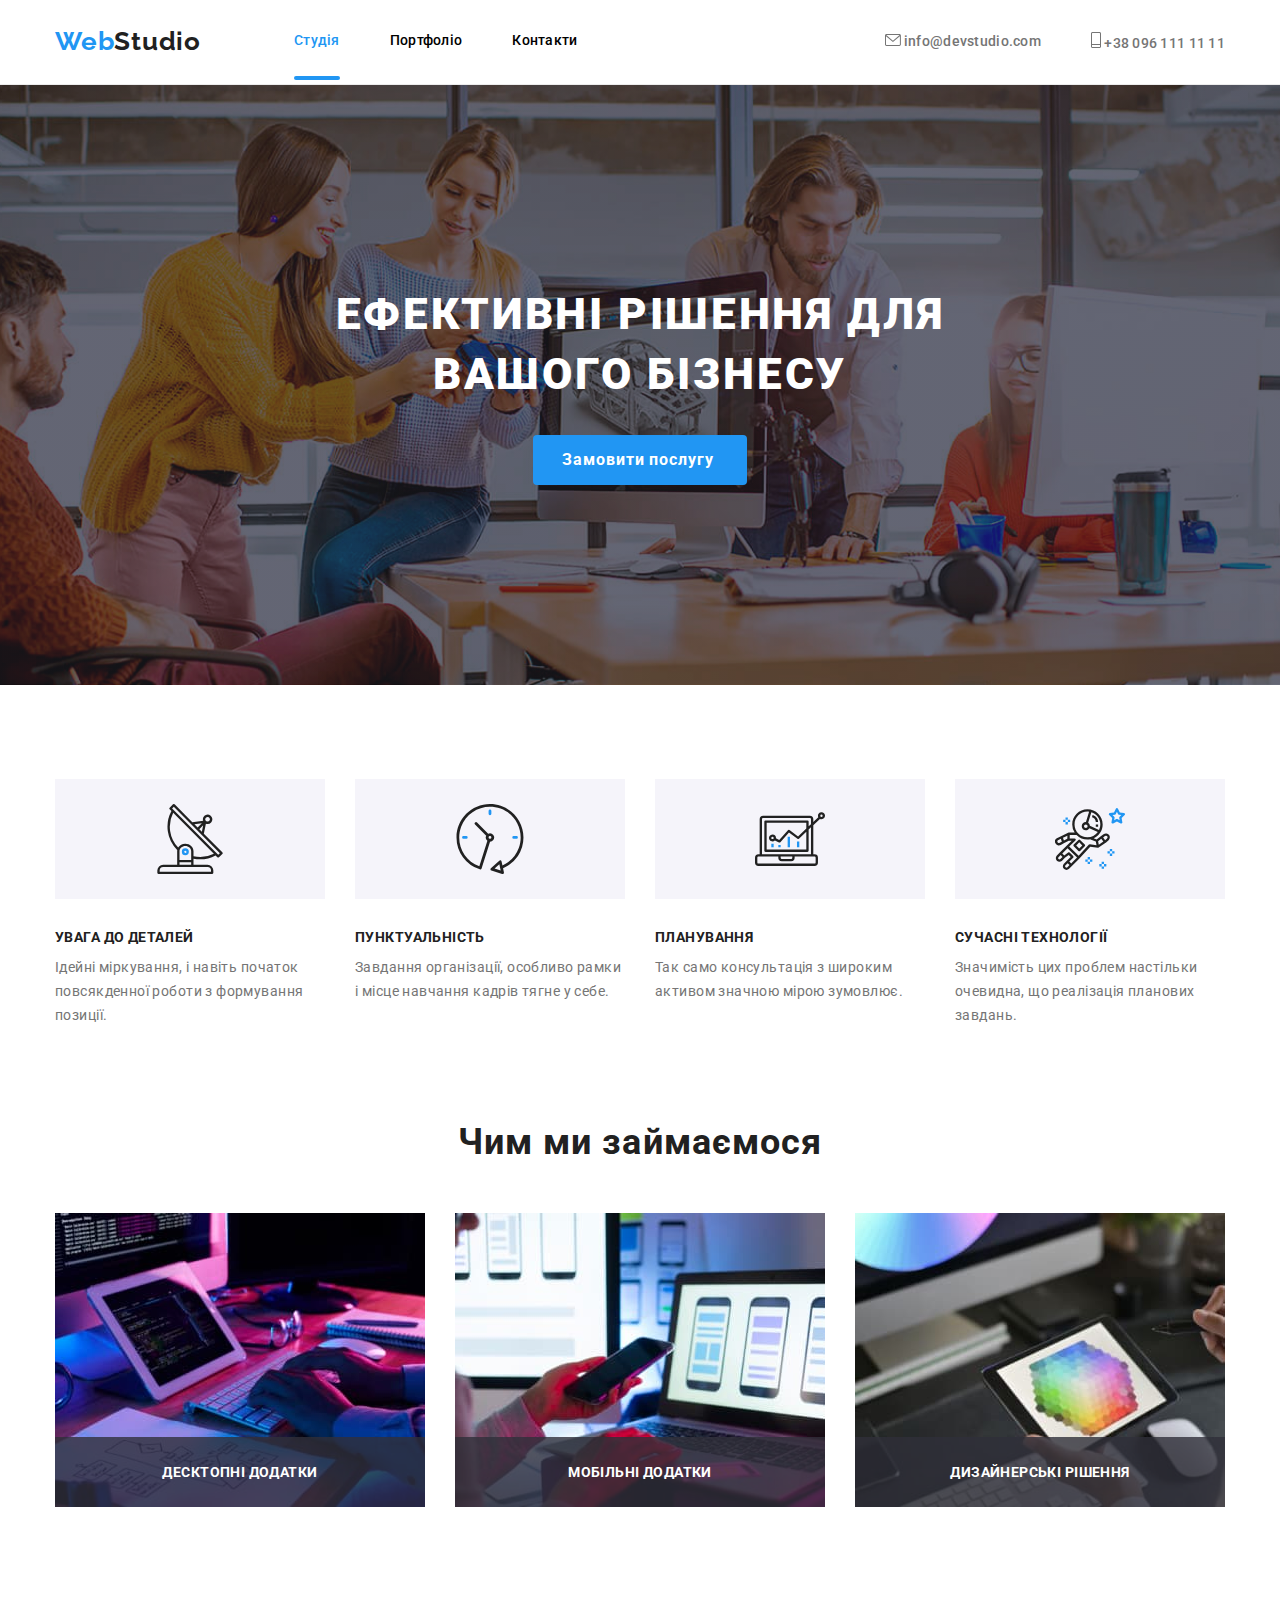
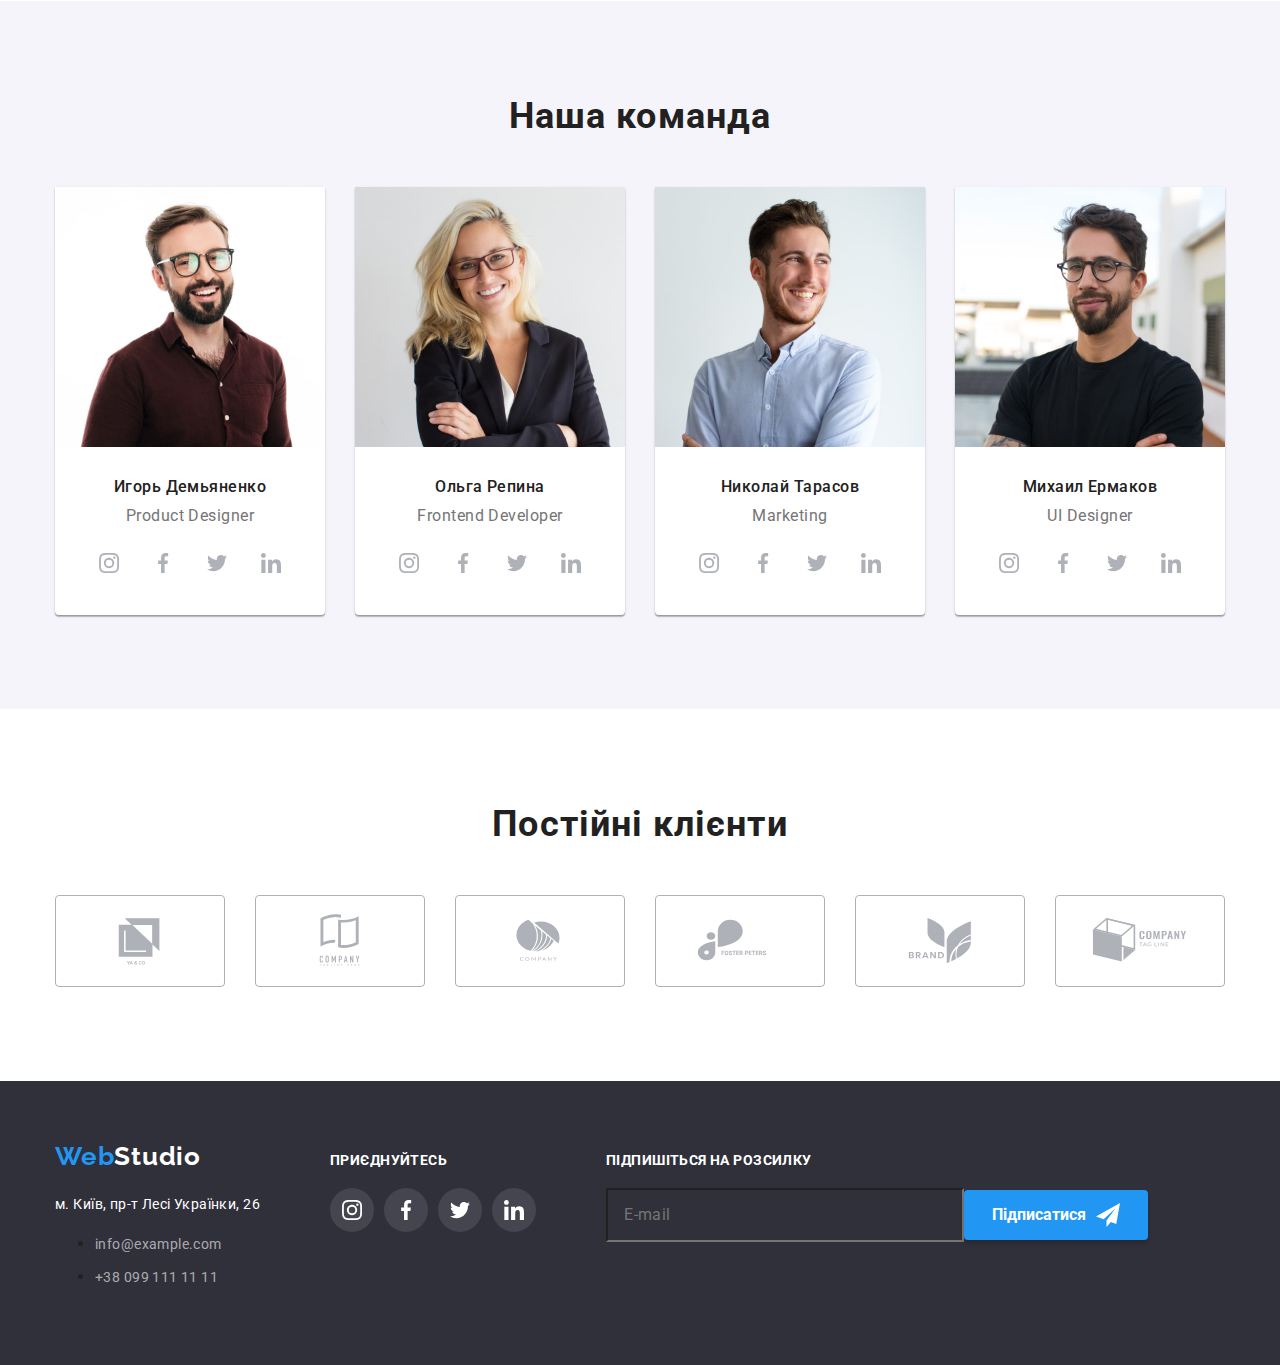
==== commit a8ca31be: "07" ====
--- a/index.html
+++ b/index.html
@@ -22,10 +22,8 @@
     <!-- Fonts end -->
 
     <link rel="stylesheet" href="./css/main.min.css" />
-    <link rel="stylesheet" href="./css/style.css" />
 
     <title>WebStudio</title>
-    <link rel="stylesheet" href="./css/style.css" />
   </head>
 
   <body class="body" data-page="">
